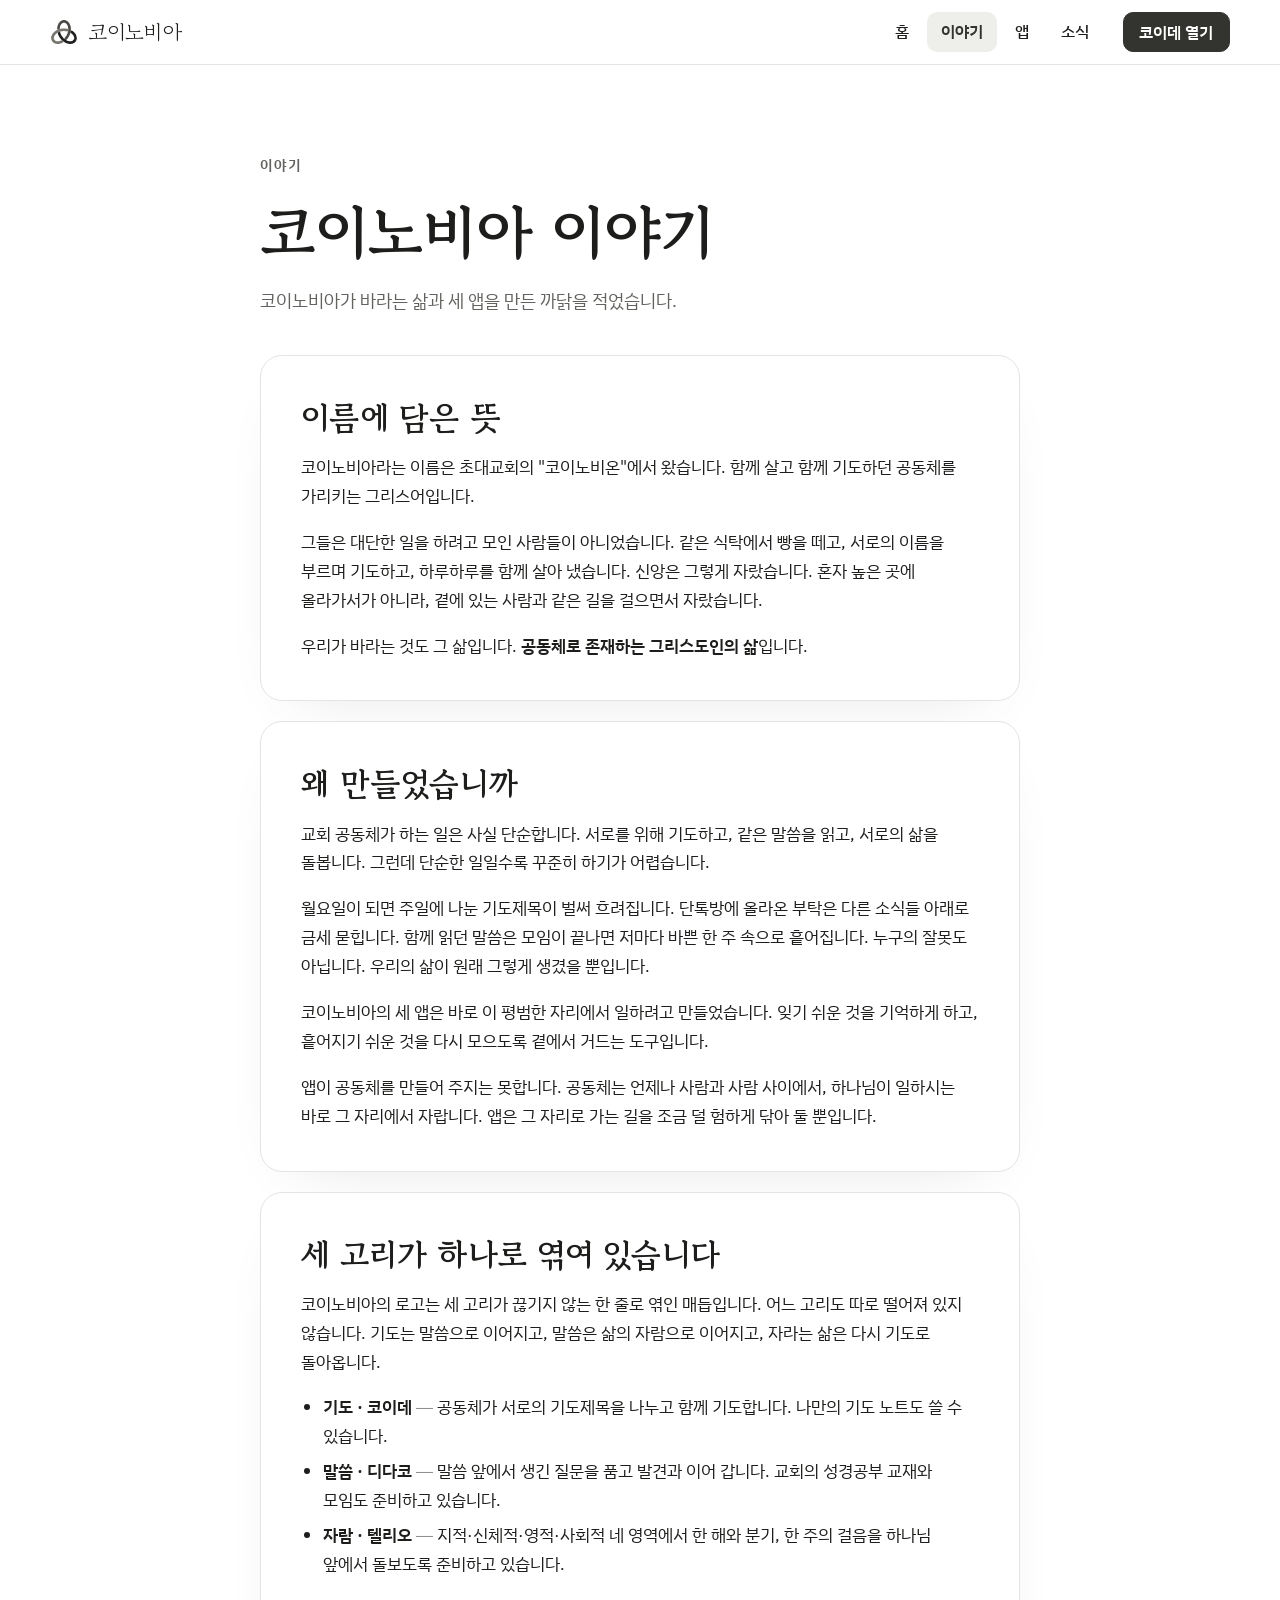
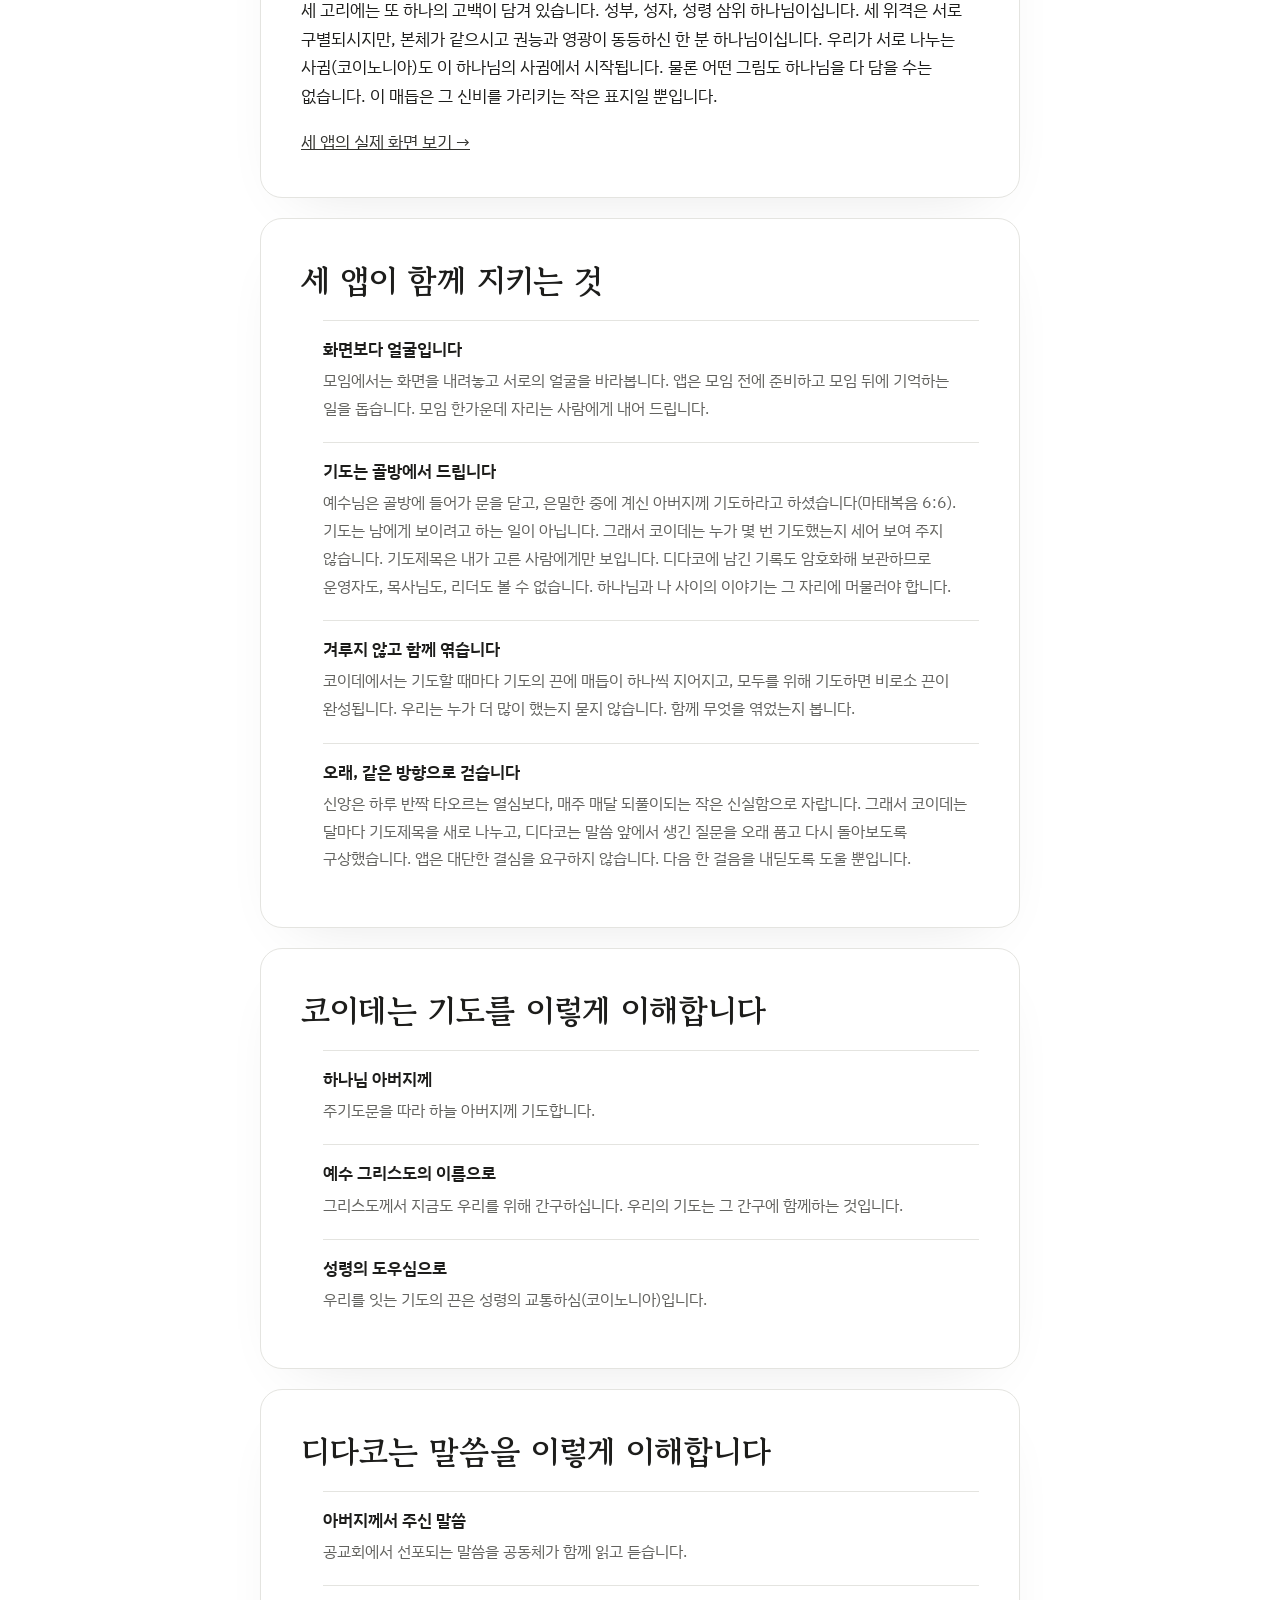
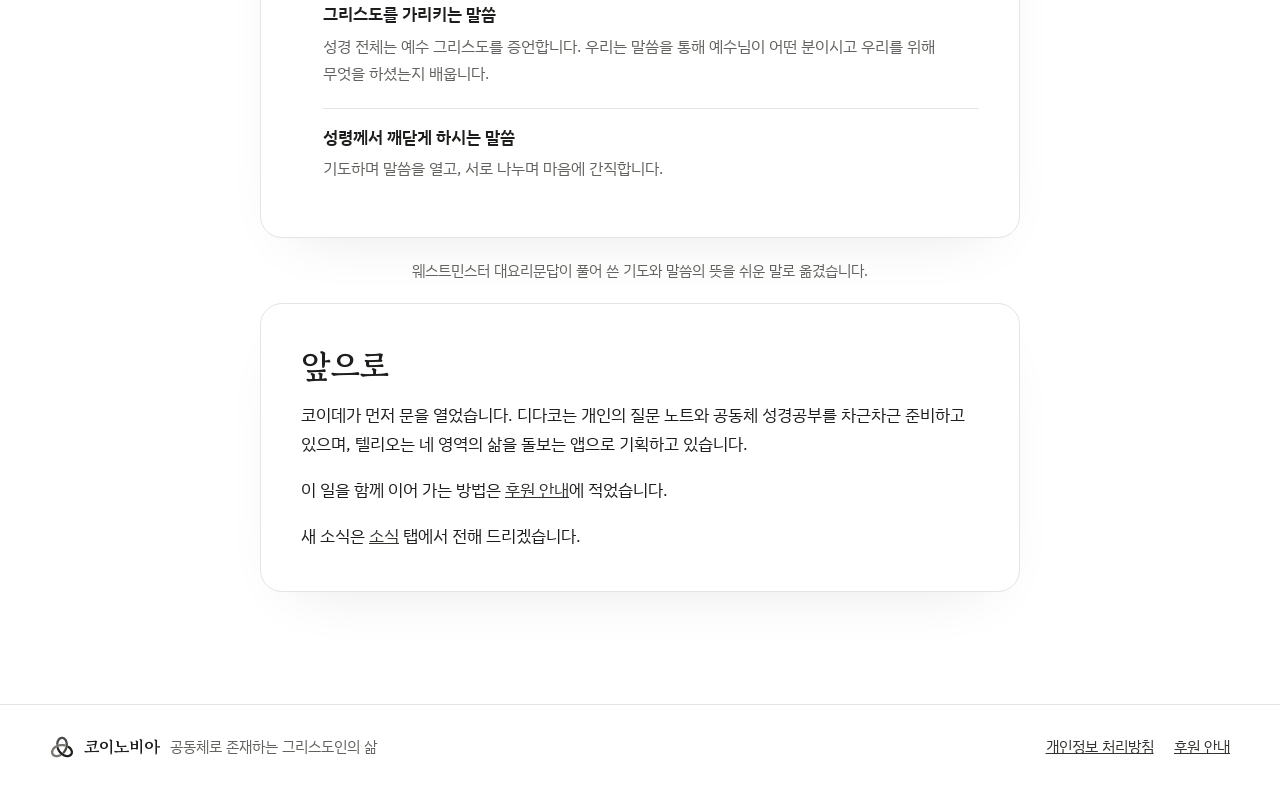
==== about/index.html @ cd687612 "개인정보 처리방침 페이지 추가 및 하단 링크 연결 - privacy/index.html: 챗지피티 초안을 코이데·디다코 실제 구현과 대조해 검토·보완   (카카오/구글 로그인, S" ====
<!doctype html>
<html lang="ko">
<head>
<meta charset="utf-8">
<meta name="viewport" content="width=device-width, initial-scale=1, viewport-fit=cover">
<title>이야기 · 코이노비아</title>
<meta name="description" content="코이노비아가 바라는 삶과 세 앱을 만든 까닭을 적었습니다.">
<meta name="theme-color" content="#FFFFFF">
<meta property="og:type" content="website">
<meta property="og:title" content="이야기 · 코이노비아">
<meta property="og:description" content="코이노비아가 바라는 삶과 세 앱을 만든 까닭을 적었습니다.">
<meta property="og:image" content="https://koinobia.com/og.png">
<meta property="og:url" content="https://koinobia.com/about/">
<link rel="icon" href="/icons/favicon.svg" type="image/svg+xml">
<link rel="icon" href="/icons/favicon-32.png" type="image/png" sizes="32x32">
<link rel="preconnect" href="https://fonts.googleapis.com">
<link rel="preconnect" href="https://fonts.gstatic.com" crossorigin>
<link rel="stylesheet" href="https://fonts.googleapis.com/css2?family=Gowun+Batang:wght@700&family=IBM+Plex+Sans+KR:wght@400;500;600&display=swap">
<link rel="stylesheet" href="/page.css?v=20261116">
<link rel="stylesheet" href="/tabs.css?v=20261111">
</head>
<body data-tab="about">
<header class="nav gut">
  <div class="nav-in box">
    <a class="brand" href="/" id="brand" aria-label="코이노비아 홈"></a>
    <nav class="toplinks" id="toplinks" aria-label="메뉴"></nav>
    <a class="btn btn-sm" id="navOpen" href="#" hidden></a>
  </div>
</header>

<main class="gut">
  <div class="narrow">
    <div class="head">
      <p class="eyebrow">이야기</p>
      <h1 class="title">코이노비아 이야기</h1>
      <p class="lead">코이노비아가 바라는 삶과 세 앱을 만든 까닭을 적었습니다.</p>
    </div>

    <!-- 이 페이지의 글은 모두 합쇼체(~습니다)로 씁니다. 고칠 때도 말투를 맞춰 주세요 -->
    <div class="body">
      <!-- ① 이름의 뜻 -->
      <section class="card prose">
        <h2 class="h2">이름에 담은 뜻</h2>
        <p>코이노비아라는 이름은 초대교회의 "코이노비온"에서 왔습니다. 함께 살고 함께 기도하던 공동체를 가리키는 그리스어입니다.</p>
        <p>그들은 대단한 일을 하려고 모인 사람들이 아니었습니다. 같은 식탁에서 빵을 떼고, 서로의 이름을 부르며 기도하고, 하루하루를 함께 살아 냈습니다. 신앙은 그렇게 자랐습니다. 혼자 높은 곳에 올라가서가 아니라, 곁에 있는 사람과 같은 길을 걸으면서 자랐습니다.</p>
        <p>우리가 바라는 것도 그 삶입니다. <b>공동체로 존재하는 그리스도인의 삶</b>입니다.</p>
      </section>

      <!-- ② 기획 의도 (초안입니다. 직접 고쳐 주세요) -->
      <section class="card prose">
        <h2 class="h2">왜 만들었습니까</h2>
        <p>교회 공동체가 하는 일은 사실 단순합니다. 서로를 위해 기도하고, 같은 말씀을 읽고, 서로의 삶을 돌봅니다. 그런데 단순한 일일수록 꾸준히 하기가 어렵습니다.</p>
        <p>월요일이 되면 주일에 나눈 기도제목이 벌써 흐려집니다. 단톡방에 올라온 부탁은 다른 소식들 아래로 금세 묻힙니다. 함께 읽던 말씀은 모임이 끝나면 저마다 바쁜 한 주 속으로 흩어집니다. 누구의 잘못도 아닙니다. 우리의 삶이 원래 그렇게 생겼을 뿐입니다.</p>
        <p>코이노비아의 세 앱은 바로 이 평범한 자리에서 일하려고 만들었습니다. 잊기 쉬운 것을 기억하게 하고, 흩어지기 쉬운 것을 다시 모으도록 곁에서 거드는 도구입니다.</p>
        <p>앱이 공동체를 만들어 주지는 못합니다. 공동체는 언제나 사람과 사람 사이에서, 하나님이 일하시는 바로 그 자리에서 자랍니다. 앱은 그 자리로 가는 길을 조금 덜 험하게 닦아 둘 뿐입니다.</p>
      </section>

      <!-- ③ 세 고리 -->
      <section class="card prose">
        <h2 class="h2">세 고리가 하나로 엮여 있습니다</h2>
        <p>코이노비아의 로고는 세 고리가 끊기지 않는 한 줄로 엮인 매듭입니다. 어느 고리도 따로 떨어져 있지 않습니다. 기도는 말씀으로 이어지고, 말씀은 삶의 자람으로 이어지고, 자라는 삶은 다시 기도로 돌아옵니다.</p>
        <ul>
          <li><b>기도 · 코이데</b> ─ 공동체가 서로의 기도제목을 나누고 함께 기도합니다. 나만의 기도 노트도 쓸 수 있습니다.</li>
          <li><b>말씀 · 디다코</b> ─ 말씀 앞에서 생긴 질문을 품고 발견과 이어 갑니다. 교회의 성경공부 교재와 모임도 준비하고 있습니다.</li>
          <li><b>자람 · 텔리오</b> ─ 지적·신체적·영적·사회적 네 영역에서 한 해와 분기, 한 주의 걸음을 하나님 앞에서 돌보도록 준비하고 있습니다.</li>
        </ul>
        <p>세 고리에는 또 하나의 고백이 담겨 있습니다. 성부, 성자, 성령 삼위 하나님이십니다. 세 위격은 서로 구별되시지만, 본체가 같으시고 권능과 영광이 동등하신 한 분 하나님이십니다. 우리가 서로 나누는 사귐(코이노니아)도 이 하나님의 사귐에서 시작됩니다. 물론 어떤 그림도 하나님을 다 담을 수는 없습니다. 이 매듭은 그 신비를 가리키는 작은 표지일 뿐입니다.</p>
        <p><a href="/apps/">세 앱의 실제 화면 보기 →</a></p>
      </section>

      <!-- ④ 세 앱이 함께 지키는 것(앱 철학) -->
      <section class="card prose">
        <h2 class="h2">세 앱이 함께 지키는 것</h2>
        <ul class="und-list">
          <li><b>화면보다 얼굴입니다</b><p>모임에서는 화면을 내려놓고 서로의 얼굴을 바라봅니다. 앱은 모임 전에 준비하고 모임 뒤에 기억하는 일을 돕습니다. 모임 한가운데 자리는 사람에게 내어 드립니다.</p></li>
          <li><b>기도는 골방에서 드립니다</b><p>예수님은 골방에 들어가 문을 닫고, 은밀한 중에 계신 아버지께 기도하라고 하셨습니다(마태복음 6:6). 기도는 남에게 보이려고 하는 일이 아닙니다. 그래서 코이데는 누가 몇 번 기도했는지 세어 보여 주지 않습니다. 기도제목은 내가 고른 사람에게만 보입니다. 디다코에 남긴 기록도 암호화해 보관하므로 운영자도, 목사님도, 리더도 볼 수 없습니다. 하나님과 나 사이의 이야기는 그 자리에 머물러야 합니다.</p></li>
          <li><b>겨루지 않고 함께 엮습니다</b><p>코이데에서는 기도할 때마다 기도의 끈에 매듭이 하나씩 지어지고, 모두를 위해 기도하면 비로소 끈이 완성됩니다. 우리는 누가 더 많이 했는지 묻지 않습니다. 함께 무엇을 엮었는지 봅니다.</p></li>
          <li><b>오래, 같은 방향으로 걷습니다</b><p>신앙은 하루 반짝 타오르는 열심보다, 매주 매달 되풀이되는 작은 신실함으로 자랍니다. 그래서 코이데는 달마다 기도제목을 새로 나누고, 디다코는 말씀 앞에서 생긴 질문을 오래 품고 다시 돌아보도록 구상했습니다. 앱은 대단한 결심을 요구하지 않습니다. 다음 한 걸음을 내딛도록 도울 뿐입니다.</p></li>
        </ul>
      </section>

      <!-- ⑤ 기도와 말씀 이해(홈의 "기도와 말씀" 구역과 같은 내용을 합쇼체로 옮겼습니다. 한쪽을 고치면 다른 쪽도 같이 고쳐 주세요) -->
      <section class="card prose">
        <h2 class="h2">코이데는 기도를 이렇게 이해합니다</h2>
        <ul class="und-list">
          <li><b>하나님 아버지께</b><p>주기도문을 따라 하늘 아버지께 기도합니다.</p></li>
          <li><b>예수 그리스도의 이름으로</b><p>그리스도께서 지금도 우리를 위해 간구하십니다. 우리의 기도는 그 간구에 함께하는 것입니다.</p></li>
          <li><b>성령의 도우심으로</b><p>우리를 잇는 기도의 끈은 성령의 교통하심(코이노니아)입니다.</p></li>
        </ul>
      </section>
      <section class="card prose">
        <h2 class="h2">디다코는 말씀을 이렇게 이해합니다</h2>
        <ul class="und-list">
          <li><b>아버지께서 주신 말씀</b><p>공교회에서 선포되는 말씀을 공동체가 함께 읽고 듣습니다.</p></li>
          <li><b>그리스도를 가리키는 말씀</b><p>성경 전체는 예수 그리스도를 증언합니다. 우리는 말씀을 통해 예수님이 어떤 분이시고 우리를 위해 무엇을 하셨는지 배웁니다.</p></li>
          <li><b>성령께서 깨닫게 하시는 말씀</b><p>기도하며 말씀을 열고, 서로 나누며 마음에 간직합니다.</p></li>
        </ul>
      </section>
      <p class="muted" style="text-align:center;font-size:.88rem">웨스트민스터 대요리문답이 풀어 쓴 기도와 말씀의 뜻을 쉬운 말로 옮겼습니다.</p>

      <!-- ⑥ 앞으로 -->
      <section class="card prose">
        <h2 class="h2">앞으로</h2>
        <p>코이데가 먼저 문을 열었습니다. 디다코는 개인의 질문 노트와 공동체 성경공부를 차근차근 준비하고 있으며, 텔리오는 네 영역의 삶을 돌보는 앱으로 기획하고 있습니다.</p>
        <p>이 일을 함께 이어 가는 방법은 <a href="/support/">후원 안내</a>에 적었습니다.</p>
        <p>새 소식은 <a href="/news/">소식</a> 탭에서 전해 드리겠습니다.</p>
      </section>
    </div>
  </div>
</main>

<footer class="foot gut">
  <div class="foot-in box">
    <span class="foot-brand" id="footBrand"></span>
    <span class="foot-links" id="foot"></span>
  </div>
</footer>
<script src="/site.js?v=20261116"></script>
<script src="/tabs.js?v=20261113"></script>
</body>
</html>
---- page.css ----
/* 코이노비아 안쪽 페이지(이야기·앱·소식)가 같이 쓰는 모양이에요.
   색과 글꼴은 대문(index.html)과 같은 값을 그대로 써요(흰 바탕 + 먹색 포인트, 세 앱 색은 --c0·--c1·--c2). 색을 바꾸려면 대문과 여기 두 곳을 같이 바꿔 주세요. */
:root {
  --page: #FFFFFF; --surface: #FFFFFF; --surface-2: #F4F4F1;
  --ink: #1D1D1B; --ink-2: #62625E; --line: #E4E4E0; --line-strong: #C9C9C3;
  --accent: #33332F; --accent-mid: #A3A39C; --accent-soft: #EEEEEA; --on-accent: #FFFFFF;
  --shadow: rgba(20, 20, 18, .12);
  /* 세 앱의 색: 0 코이데(초록), 1 디다코(브라운), 2 텔리오(장미). 매듭 고리와 앱 카드에 써요 */
  --c0: #2B6A62; --c0-mid: #8DBDB5; --c0-soft: #DCEBE7;
  --c1: #6B4A2E; --c1-mid: #C4A27F; --c1-soft: #EADFCD;
  --c2: #A8435C; --c2-mid: #DDA2B1; --c2-soft: #F5DFE5;
  /* 로고 색(먹 세 톤): 세 고리 = 성부·성자·성령, 세 앱. tools/make-images.js의 TONES와 같은 값 */
  --logo-1: #1F1F1D; --logo-2: #4A4945; --logo-3: #77756E;
  --base: 16px;
  --f-display: 'Gowun Batang', 'AppleMyungjo', 'Batang', serif;
  --f-body: 'IBM Plex Sans KR', 'Apple SD Gothic Neo', 'Malgun Gothic', sans-serif;
}
@media (prefers-color-scheme: dark) { :root:not([data-theme="light"]) {
  --page: #141414; --surface: #1D1D1C; --surface-2: #252524;
  --ink: #ECECE8; --ink-2: #A3A39E; --line: #30302E; --line-strong: #4D4D4A;
  --accent: #E2E2DC; --accent-mid: #6A6A65; --accent-soft: #2E2E2C; --on-accent: #141414;
  --c0: #7CC2B7; --c0-mid: #3F7C73; --c0-soft: #1E3934;
  --c1: #D2B08A; --c1-mid: #7E6247; --c1-soft: #362B20;
  --c2: #E896AB; --c2-mid: #86475A; --c2-soft: #3B2029;
  --logo-1: #F2F2EE; --logo-2: #C9C8C2; --logo-3: #A09E97;
  --shadow: rgba(0, 0, 0, .5); color-scheme: dark; } }
:root[data-theme="dark"] {
  --page: #141414; --surface: #1D1D1C; --surface-2: #252524;
  --ink: #ECECE8; --ink-2: #A3A39E; --line: #30302E; --line-strong: #4D4D4A;
  --accent: #E2E2DC; --accent-mid: #6A6A65; --accent-soft: #2E2E2C; --on-accent: #141414;
  --c0: #7CC2B7; --c0-mid: #3F7C73; --c0-soft: #1E3934;
  --c1: #D2B08A; --c1-mid: #7E6247; --c1-soft: #362B20;
  --c2: #E896AB; --c2-mid: #86475A; --c2-soft: #3B2029;
  --logo-1: #F2F2EE; --logo-2: #C9C8C2; --logo-3: #A09E97;
  --shadow: rgba(0, 0, 0, .5); color-scheme: dark; }
@media (min-width: 1000px) { :root { --base: 17px; } }

* { box-sizing: border-box; }
html, body { margin: 0; }
html { font-size: var(--base); -webkit-text-size-adjust: 100%; text-size-adjust: 100%; scroll-padding-top: 76px; }
body { background: var(--page); color: var(--ink); font-family: var(--f-body); line-height: 1.7; -webkit-tap-highlight-color: transparent; overflow-x: hidden; }
body::before { content: ""; position: fixed; inset: 0 0 auto; height: env(safe-area-inset-top, 0px); z-index: 10; background: var(--page); }
[hidden] { display: none !important; }
:focus-visible { outline: 2px solid var(--accent); outline-offset: 3px; }
h1, h2, h3, p { margin: 0; }
img { max-width: 100%; display: block; }

.gut { padding-left: max(16px, env(safe-area-inset-left, 0px)); padding-right: max(16px, env(safe-area-inset-right, 0px)); }
.box { max-width: 1180px; margin: 0 auto; }
.narrow { max-width: 760px; margin: 0 auto; }

.btn { display: inline-flex; align-items: center; justify-content: center; gap: .4em; min-height: 44px; padding: 0 1.2em; border-radius: 12px; border: 1px solid var(--accent); background: var(--accent); color: var(--on-accent); font-weight: 600; text-decoration: none; cursor: pointer; flex: none; transition: filter .2s, transform .2s; }
.btn:hover { filter: brightness(1.06); transform: translateY(-1px); }
.btn-ghost { background: transparent; color: var(--ink); border-color: var(--line-strong); }
.btn-ghost:hover { filter: none; border-color: var(--accent); color: var(--accent); }
.btn-sm { min-height: 40px; padding: 0 1em; border-radius: 10px; font-size: .92em; }

/* 위쪽 띠 */
.nav { position: sticky; top: env(safe-area-inset-top, 0px); z-index: 20; background: color-mix(in srgb, var(--page) 72%, transparent); -webkit-backdrop-filter: blur(14px); backdrop-filter: blur(14px); border-bottom: 1px solid var(--line); }
.nav-in { display: flex; align-items: center; gap: 20px; height: 64px; }
.brand { display: inline-flex; align-items: center; gap: 10px; margin-right: auto; white-space: nowrap; flex: none; text-decoration: none; color: var(--ink); font-family: var(--f-display); font-size: 1.25rem; line-height: 1; }
.brand svg { width: 28px; height: 28px; display: block; }

/* 페이지 머리 */
.head { padding-block: clamp(40px, 7vw, 88px) clamp(24px, 4vw, 40px); }
.eyebrow { font-size: .82rem; font-weight: 600; color: var(--ink-2); letter-spacing: .14em; }
.title { font-family: var(--f-display); font-weight: 700; font-size: clamp(2.2rem, 5.4vw, 3.6rem); line-height: 1.2; letter-spacing: -.01em; margin-top: .3em; word-break: keep-all; }
.lead { color: var(--ink-2); margin-top: .9em; font-size: 1.05rem; word-break: keep-all; }
.body { padding-bottom: clamp(56px, 9vw, 112px); }

/* 카드 */
.card { background: var(--surface); border: 1px solid var(--line); border-radius: 22px; padding: clamp(22px, 4vw, 40px); box-shadow: 0 24px 60px -34px var(--shadow); }
.body > * + *, .card + .card { margin-top: 20px; }
.h2 { font-family: var(--f-display); font-weight: 700; font-size: clamp(1.45rem, 2.6vw, 1.9rem); line-height: 1.35; word-break: keep-all; }
.pill { display: inline-block; font-size: .82rem; font-weight: 600; color: var(--accent); background: var(--accent-soft); border-radius: 999px; padding: .25em .95em; }
.soon { display: inline-block; font-size: .88rem; color: var(--ink-2); background: var(--surface-2); border: 1px solid var(--line); border-radius: 999px; padding: .4em 1.1em; }

/* 글(이야기, 소식 본문) */
.prose { word-break: keep-all; }
.prose p, .prose ul, .prose ol { margin: 1em 0 0; }
.prose .h2 + p { margin-top: .8em; }
.prose ul, .prose ol { padding-left: 1.3em; }
.prose li + li { margin-top: .35em; }
.prose b, .prose strong { font-weight: 600; }
.prose a { color: var(--accent); }
.prose a.btn { color: var(--on-accent); text-decoration: none; }
.muted { color: var(--ink-2); }

/* 이야기: 기도와 말씀 이해(대문과 같은 내용) */
.und-list { list-style: none; margin: 1.2em 0 0; padding: 0; }
.und-list li { padding-block: 14px; border-top: 1px solid var(--line); }
.und-list b { display: block; font-weight: 600; }
.und-list p { margin-top: .2em; color: var(--ink-2); font-size: .96rem; }

/* 앱: 앱 카드마다 그 앱의 색(초록·브라운·장미)을 써요 */
#koide { --accent: var(--c0); --accent-mid: var(--c0-mid); --accent-soft: var(--c0-soft); }
#didako { --accent: var(--c1); --accent-mid: var(--c1-mid); --accent-soft: var(--c1-soft); }
#telio { --accent: var(--c2); --accent-mid: var(--c2-mid); --accent-soft: var(--c2-soft); }
.app-top { display: flex; flex-wrap: wrap; align-items: center; gap: 16px; }
.app-ic { flex: none; width: 56px; height: 56px; border-radius: 16px; display: grid; place-items: center; background: var(--accent-soft); color: var(--accent); }
.app-ic svg { width: 30px; height: 30px; fill: none; stroke: currentColor; stroke-width: 1.8; stroke-linecap: round; stroke-linejoin: round; }
.app-name { font-family: var(--f-display); font-weight: 700; font-size: clamp(1.8rem, 3.4vw, 2.4rem); line-height: 1.15; }
.app-name .pill { vertical-align: middle; margin-left: .5em; font-family: var(--f-body); }
.greek { color: var(--ink-2); font-size: .88rem; margin-top: .2em; word-break: keep-all; }
.app-act { margin-left: auto; }
.desc { margin-top: 1.1em; word-break: keep-all; font-size: 1.04rem; }
.shots-label { margin-top: 1.8em; font-size: .86rem; font-weight: 600; color: var(--ink-2); }
/* 휴대폰 화면: 옆으로 밀어 넘겨 보는 줄(앱스토어처럼) */
.shots { display: flex; gap: 14px; margin: .7em calc(-1 * clamp(22px, 4vw, 40px)) 0; padding: 4px clamp(22px, 4vw, 40px) 14px; overflow-x: auto; scroll-snap-type: x mandatory; -webkit-overflow-scrolling: touch; }
.shot { flex: none; width: clamp(180px, 46vw, 230px); scroll-snap-align: start; margin: 0; }
.shot a { display: block; border-radius: 22px; overflow: hidden; border: 1px solid var(--line); box-shadow: 0 12px 30px -16px var(--shadow); background: var(--surface-2); }
.shot img { width: 100%; height: auto; aspect-ratio: 390 / 844; object-fit: cover; }
.shot figcaption, .pc figcaption { margin-top: .6em; font-size: .86rem; color: var(--ink-2); text-align: center; word-break: keep-all; }
/* PC 화면: 브라우저 창 모양 */
.pc { margin: .7em 0 0; }
.pc a { display: block; border-radius: 14px; overflow: hidden; border: 1px solid var(--line); box-shadow: 0 18px 40px -20px var(--shadow); background: var(--surface-2); }
.pc a::before { content: ""; display: block; height: 22px; border-bottom: 1px solid var(--line);
  background: radial-gradient(circle at 14px 50%, var(--line-strong) 3.5px, transparent 4px), radial-gradient(circle at 28px 50%, var(--line-strong) 3.5px, transparent 4px), radial-gradient(circle at 42px 50%, var(--line-strong) 3.5px, transparent 4px), var(--surface-2); }
.pc img { width: 100%; height: auto; }
.noshot { margin-top: 1.4em; padding: 26px; border: 1px dashed var(--line-strong); border-radius: 16px; text-align: center; color: var(--ink-2); font-size: .94rem; }

/* 소식 */
.news-item time { font-size: .86rem; color: var(--ink-2); font-weight: 500; }
.news-item .h2 { margin-top: .25em; }
.news-item .pill { margin-left: .4em; vertical-align: 2px; }
.news-item.note .pill { margin-left: 0; }
.empty { text-align: center; color: var(--ink-2); padding: 40px 0; }

/* 아래쪽 */
.foot { border-top: 1px solid var(--line); padding-block: 28px 40px; }
.foot-in { display: flex; flex-wrap: wrap; align-items: center; justify-content: space-between; gap: 14px 28px; font-size: .86rem; color: var(--ink-2); }
.foot-brand { display: inline-flex; align-items: center; gap: 10px; flex-wrap: wrap; min-width: 0; max-width: 100%; }
.foot-brand svg { width: 24px; height: 24px; }
.foot-tag { word-break: keep-all; }
.foot-brand b { font-family: var(--f-display); color: var(--ink); font-size: 1rem; font-weight: 700; }
.foot-links { display: flex; flex-wrap: wrap; gap: .3em 1.4em; }
.foot a { color: var(--accent); }

/* 소식: 종류 고르기 단추, 노트 펼쳐 읽기 */
/* 코이데의 고르기 단추(seg2)와 같은 모양 */
.chips { display: inline-grid; grid-auto-flow: column; grid-auto-columns: 1fr; gap: 3px; padding: 3px; margin-top: 1.4em; background: var(--surface-2); border: 1px solid var(--line); border-radius: 12px; }
.chips button { font: inherit; font-size: .9rem; font-weight: 500; min-height: 38px; padding: 0 18px; border: 0; border-radius: 9px; background: transparent; color: var(--ink-2); cursor: pointer; white-space: nowrap; transition: background .2s, color .2s; }
.chips button:hover { color: var(--ink); }
.chips button[aria-selected="true"] { background: var(--surface); color: var(--ink); font-weight: 600; box-shadow: 0 1px 3px var(--shadow); }
details.news-item summary { list-style: none; cursor: pointer; }
details.news-item summary::-webkit-details-marker { display: none; }
.news-item .sum { margin-top: .6em; color: var(--ink-2); }
.news-item .more { display: inline-block; margin-top: .9em; font-size: .9rem; font-weight: 600; color: var(--accent); }
.news-item .more::after { content: "펼쳐 읽기 ↓"; }
.news-item[open] .more::after { content: "접기 ↑"; }
.news-item[open] summary { padding-bottom: 1em; margin-bottom: .4em; border-bottom: 1px solid var(--line); }
.prose h3 { font-family: var(--f-display); font-weight: 700; font-size: 1.18rem; line-height: 1.4; margin: 1.6em 0 0; word-break: keep-all; }
.prose h3 + p, .prose h3 + ul { margin-top: .6em; }
.prose blockquote { margin: 1em 0 0; padding: .9em 1.1em; border-left: 3px solid var(--accent-mid); background: var(--surface-2); border-radius: 0 12px 12px 0; font-family: var(--f-display); font-weight: 700; line-height: 1.7; }
.news-item .src { margin-top: 1.8em; padding-top: 1em; border-top: 1px solid var(--line); font-size: .84rem; color: var(--ink-2); }
.news-item .src b { display: block; font-weight: 600; color: var(--ink); margin-bottom: .3em; }
.news-item .src ul { margin: 0; padding-left: 1.2em; }
.news-item .src li + li { margin-top: .15em; }

/* 개인정보 처리방침: 표와 차례. 표는 좁은 화면에서 옆으로 밀어 볼 수 있어요 */
.tbl-wrap { margin: 1.1em 0 0; overflow-x: auto; -webkit-overflow-scrolling: touch; border: 1px solid var(--line); border-radius: 14px; }
.ptable { width: 100%; min-width: 600px; border-collapse: collapse; font-size: .9rem; line-height: 1.6; }
.ptable th, .ptable td { text-align: left; vertical-align: top; padding: 10px 12px; border-top: 1px solid var(--line); word-break: keep-all; }
.ptable thead th { background: var(--surface-2); color: var(--ink-2); font-weight: 600; border-top: 0; white-space: nowrap; }
.ptable tbody th { font-weight: 600; }
.ptable td + td, .ptable th + th, .ptable th + td { border-left: 1px solid var(--line); }
.tbl-hint { display: none; margin-top: .8em; color: var(--ink-2); font-size: .86rem; }
@media (max-width: 640px) { .tbl-hint { display: block; } }
.toc { columns: 2 220px; column-gap: 28px; }
.toc li { break-inside: avoid; }
.toc a { text-decoration: none; }
.toc a:hover { text-decoration: underline; }
.prose h2[id] { scroll-margin-top: 80px; }
.pdate { margin-top: .6em; color: var(--ink-2); font-size: .94rem; }

/* 소식: 앱 고르기 */
.news-wrap { max-width: 760px; margin: 0 auto; }
.news-main { min-width: 0; }
.news-toc { display: none; }
.news-toc-mobile { margin-top: 18px; border: 1px solid var(--line); border-radius: 12px; background: var(--surface); }
.news-toc-mobile > summary { cursor: pointer; padding: 12px 16px; font-size: .92rem; font-weight: 600; }
.news-toc-mobile > nav { border-top: 1px solid var(--line); padding: 2px 16px 16px; max-height: 55vh; overflow-y: auto; }
.news-toc-title { font-size: .8rem; font-weight: 600; color: var(--ink-2); letter-spacing: .08em; margin-bottom: 12px; }
.news-toc-mobile .news-toc-title { display: none; }
.news-toc-group { margin-top: 14px; border-top: 1px solid var(--line); padding-top: 12px; }
.news-toc-group h2, .news-toc-group > summary { font-family: var(--f-body); font-size: .9rem; font-weight: 600; line-height: 1.5; }
.news-toc-group > summary { cursor: pointer; }
.news-toc-group summary span, .news-toc-group h2 span { font-size: .82rem; color: var(--ink-2); font-weight: 400; margin-left: .25em; }
.news-toc-group ol { list-style: none; margin: 8px 0 0; padding: 0; }
.news-toc-group li { margin: 0; }
.news-toc-group a { display: block; padding: 10px 5px; border-radius: 7px; color: var(--ink-2); text-decoration: none; font-size: .86rem; line-height: 1.55; overflow-wrap: anywhere; }
.news-toc-group a:hover, .news-toc-group a:focus-visible { color: var(--ink); background: var(--surface-2); }
@media (min-width: 1000px) {
  .news-wrap { max-width: 1080px; display: grid; grid-template-columns: 250px minmax(0, 1fr); gap: 48px; align-items: start; }
  .news-toc { display: block; position: sticky; top: 84px; max-height: calc(100dvh - 100px); overflow-y: auto; overscroll-behavior: contain; padding: 32px 6px 24px 0; scrollbar-width: thin; }
  .news-toc-mobile { display: none; }
}
.app-chips { display: flex; flex-wrap: wrap; gap: 6px; margin-top: .7em; }
.app-chips button { font: inherit; font-size: .85rem; min-height: 44px; padding: 0 14px; border-radius: 999px; border: 1px solid var(--line); background: var(--surface); color: var(--ink-2); cursor: pointer; }
.app-chips button[aria-pressed="true"] { border-color: var(--ink); color: var(--ink); font-weight: 600; }
.app-chips button span { margin-left: .15em; font-size: .9em; font-weight: 500; color: var(--ink-2); }


/* 개발 노트 화면 사진: 실제 앱 사진만 선택해서 보여 주고, 눌러서 크게 봅니다. */
.note-shots { display: flex; gap: 14px; flex-wrap: wrap; margin: 1.6em 0 1.2em; align-items: flex-start; }
.note-shots figure { margin: 0; width: min(100%, 240px); flex: 1 1 170px; max-width: 260px; }
.note-shots .shot-open { display: block; width: 100%; padding: 0; cursor: zoom-in; background: var(--surface-2); border: 1px solid var(--line); border-radius: 12px; overflow: hidden; }
.note-shots img { display: block; width: 100%; height: auto; max-height: 350px; object-fit: contain; }
.note-shots .shot-open:focus-visible, .shot-close:focus-visible { outline: 3px solid var(--accent); outline-offset: 3px; }
.note-shots figcaption { margin-top: .45em; font-size: .82rem; line-height: 1.5; color: var(--ink-2); }
.shot-dialog { width: min(94vw, 680px); max-height: 92vh; border: 1px solid var(--line); border-radius: 14px; padding: 12px; background: var(--surface); color: var(--ink); }
.shot-dialog::backdrop { background: rgba(0,0,0,.75); }
.shot-dialog-in { display: flex; flex-direction: column; align-items: center; gap: 10px; }
.shot-close { align-self: flex-end; border: 1px solid var(--line); border-radius: 8px; background: var(--surface-2); color: var(--ink); font: inherit; cursor: pointer; padding: 6px 12px; }
.shot-dialog img { display: block; max-width: 100%; max-height: calc(92vh - 115px); object-fit: contain; }
.shot-dialog p { margin: 0; font-size: .86rem; color: var(--ink-2); text-align: center; }
@media (max-width: 440px) { .note-shots figure { max-width: 100%; } }

/* 모바일 터치 영역·키보드 탐색·움직임 줄이기 */
.app-screen-note { margin-top: 1.3em; font-size: .9rem; }
.news-toc-mobile > summary { min-height: 44px; }
.news-toc-group > summary { min-height: 44px; display: list-item; padding-block: 9px; }
:where(a, button, summary):focus-visible { outline: 3px solid var(--accent); outline-offset: 3px; }
@media (prefers-reduced-motion: reduce) {
  *, *::before, *::after { animation-duration: .01ms !important; animation-iteration-count: 1 !important; transition-duration: .01ms !important; scroll-behavior: auto !important; }
}
---- tabs.css ----
/* 코이노비아 탭 ─ 네 페이지가 같이 쓰는 위쪽 메뉴 글자와 아래쪽 탭 막대(tabs.js가 그려요) */

/* PC: 위쪽 띠의 메뉴 글자 */
.toplinks { display: none; gap: 4px; }
.toplink { display: inline-flex; align-items: center; min-height: 40px; padding: 0 14px; border-radius: 10px; color: var(--ink); font-weight: 500; font-size: .95rem; text-decoration: none; white-space: nowrap; }
.toplink:hover { background: var(--surface-2); }
.toplink[aria-current="page"] { color: var(--accent); background: var(--accent-soft); font-weight: 600; }

/* 휴대폰: 화면 아래 탭 막대 */
.tabbar { position: fixed; left: 0; right: 0; bottom: 0; z-index: 30; display: grid; grid-template-columns: repeat(4, 1fr); background: var(--surface); border-top: 1px solid var(--line); padding: 0 env(safe-area-inset-right, 0px) max(6px, env(safe-area-inset-bottom, 0px)) env(safe-area-inset-left, 0px); }
.tabbar a { position: relative; display: flex; flex-direction: column; align-items: center; justify-content: center; gap: 3px; min-height: 60px; color: var(--ink-2); text-decoration: none; font-size: .74rem; font-weight: 500; -webkit-tap-highlight-color: transparent; }
.tabbar svg { width: 26px; height: 26px; fill: none; stroke: currentColor; stroke-width: 1.5; stroke-linecap: round; stroke-linejoin: round; }
.tabbar a[aria-current="page"] { color: var(--accent); font-weight: 600; }
.tabbar a[aria-current="page"] svg { stroke-width: 1.9; }
/* 탭 막대가 글을 가리지 않게 아래 여백을 둬요 */
body { padding-bottom: calc(66px + env(safe-area-inset-bottom, 0px)); }

@media (min-width: 900px) {
  .toplinks { display: flex; }
  .tabbar { display: none; }
  body { padding-bottom: 0; }
}
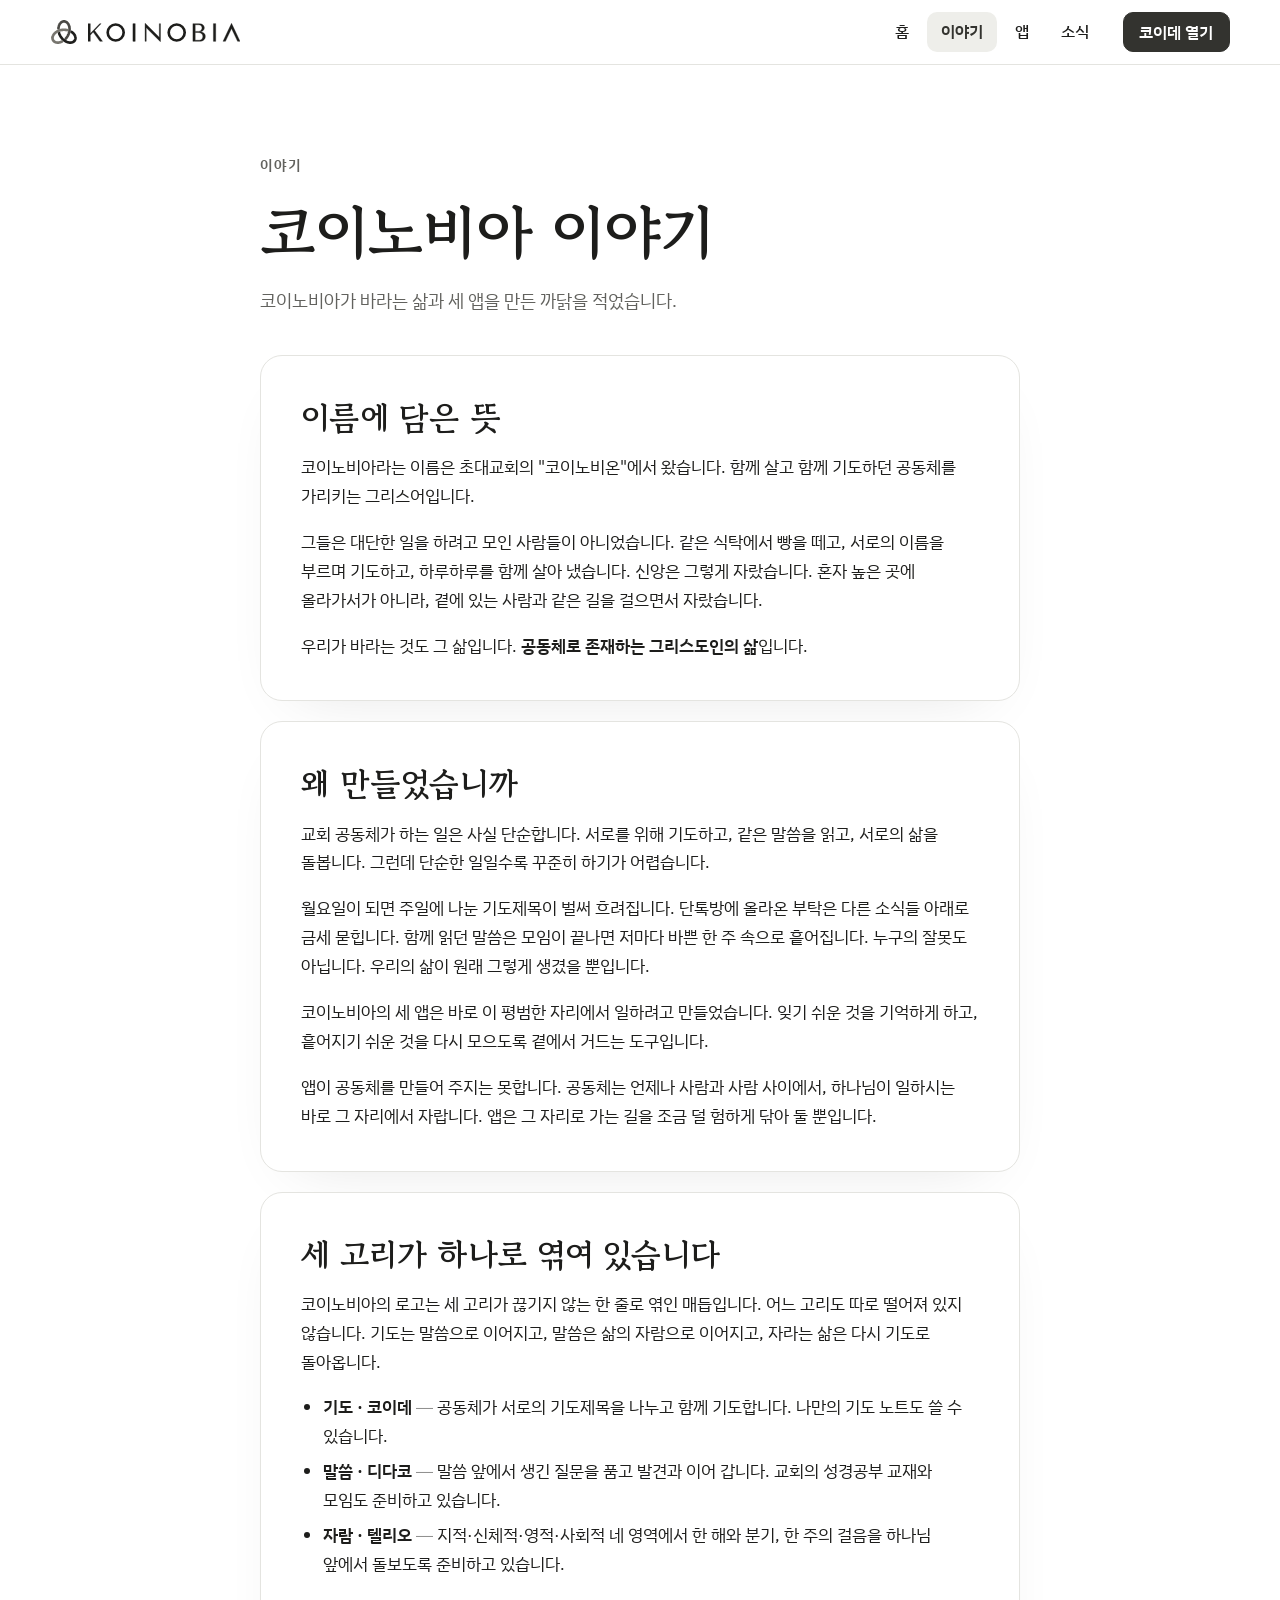
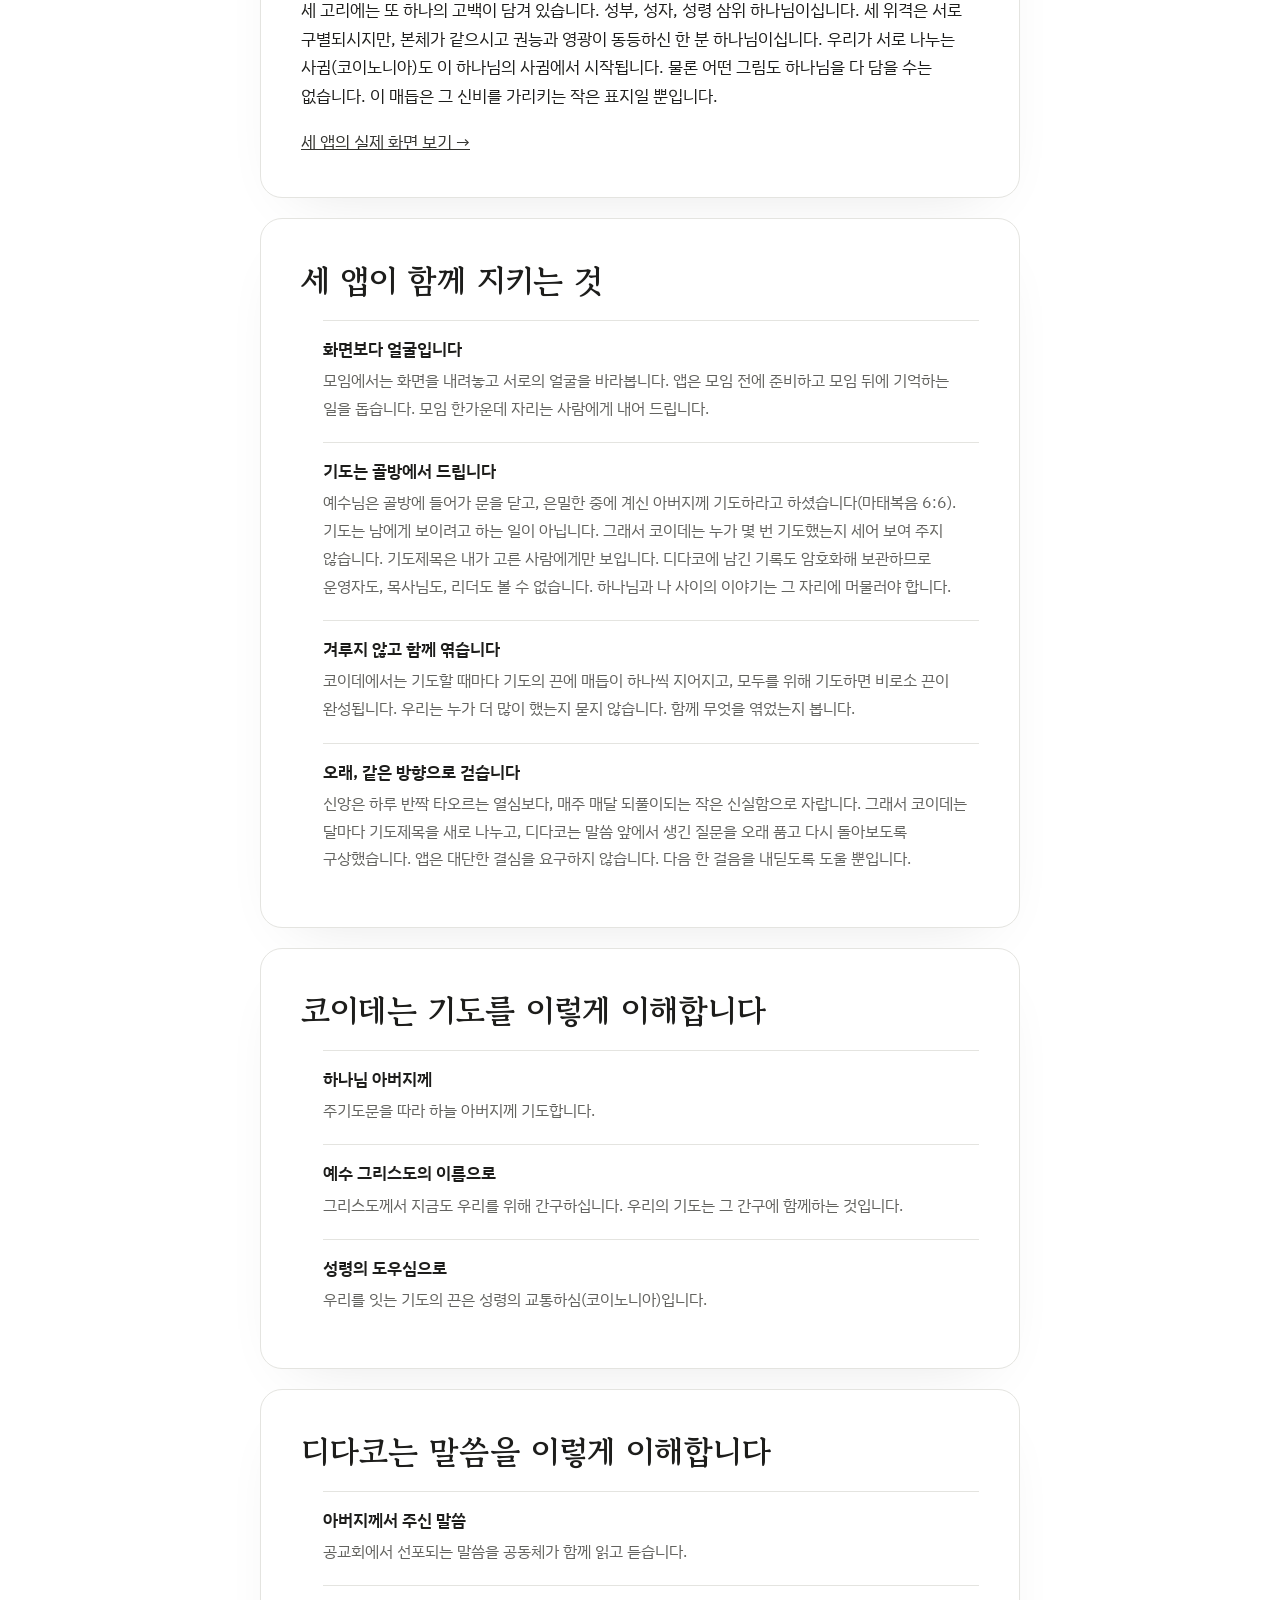
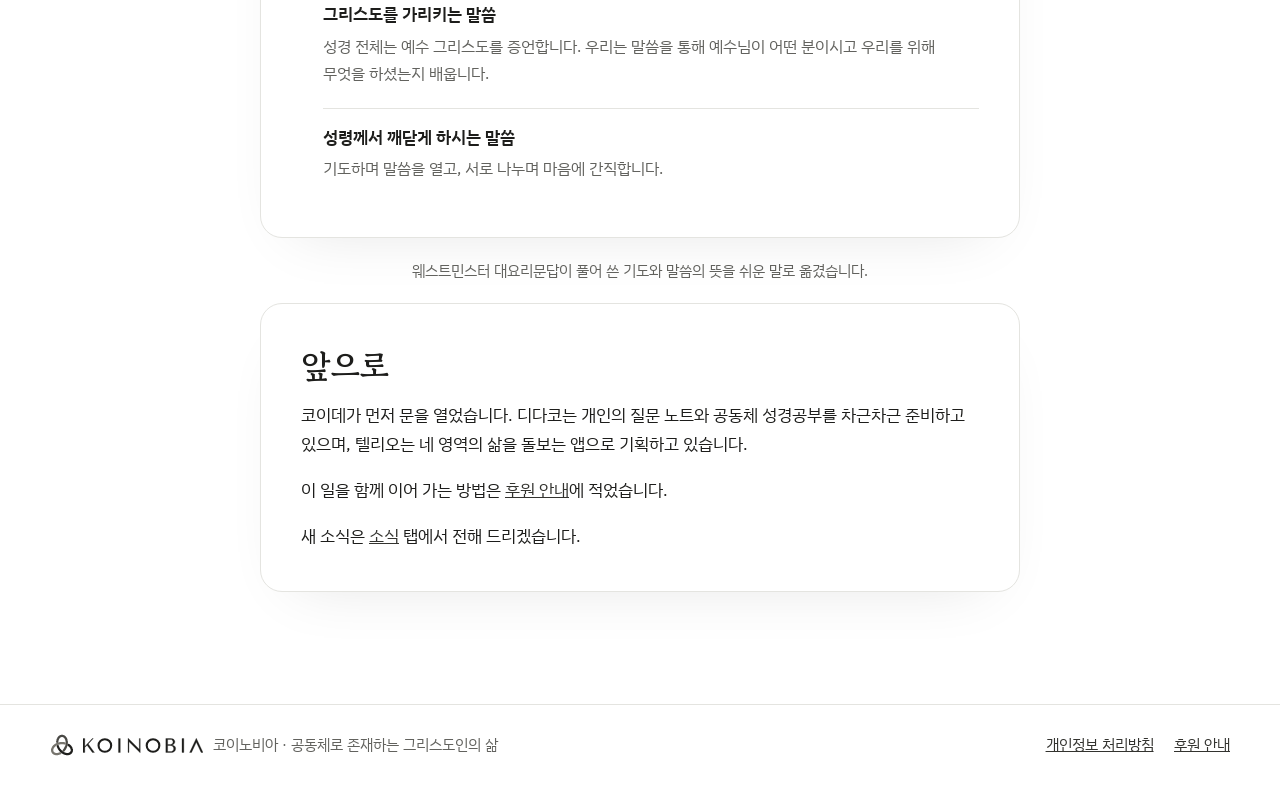
==== commit 418db55f: "홈페이지에 새 로고 적용: 머리글·바닥글·링크 미리보기 - 머리글: 매듭 + 영문 워드마크(밝은/어두운 화면 자동 대응) - 바닥글: 로고 옆에 한글 이름과 소개 문장 - og.p" ====
--- a/about/index.html
+++ b/about/index.html
@@ -16,7 +16,7 @@
 <link rel="preconnect" href="https://fonts.googleapis.com">
 <link rel="preconnect" href="https://fonts.gstatic.com" crossorigin>
 <link rel="stylesheet" href="https://fonts.googleapis.com/css2?family=Gowun+Batang:wght@700&family=IBM+Plex+Sans+KR:wght@400;500;600&display=swap">
-<link rel="stylesheet" href="/page.css?v=20261116">
+<link rel="stylesheet" href="/page.css?v=20261118">
 <link rel="stylesheet" href="/tabs.css?v=20261111">
 </head>
 <body data-tab="about">
@@ -116,6 +116,6 @@
   </div>
 </footer>
 <script src="/site.js?v=20261116"></script>
-<script src="/tabs.js?v=20261113"></script>
+<script src="/tabs.js?v=20261118"></script>
 </body>
 </html>
--- a/page.css
+++ b/page.css
@@ -60,6 +60,7 @@
 .nav-in { display: flex; align-items: center; gap: 20px; height: 64px; }
 .brand { display: inline-flex; align-items: center; gap: 10px; margin-right: auto; white-space: nowrap; flex: none; text-decoration: none; color: var(--ink); font-family: var(--f-display); font-size: 1.25rem; line-height: 1; }
 .brand svg { width: 28px; height: 28px; display: block; }
+.brand svg.wm, .foot-mark svg.wm { width: auto; height: 19px; }
 
 /* 페이지 머리 */
 .head { padding-block: clamp(40px, 7vw, 88px) clamp(24px, 4vw, 40px); }
@@ -131,6 +132,8 @@
 .foot-in { display: flex; flex-wrap: wrap; align-items: center; justify-content: space-between; gap: 14px 28px; font-size: .86rem; color: var(--ink-2); }
 .foot-brand { display: inline-flex; align-items: center; gap: 10px; flex-wrap: wrap; min-width: 0; max-width: 100%; }
 .foot-brand svg { width: 24px; height: 24px; }
+.foot-mark { display: inline-flex; align-items: center; gap: 9px; color: var(--ink); }
+.foot-mark svg.wm { height: 15px; }
 .foot-tag { word-break: keep-all; }
 .foot-brand b { font-family: var(--f-display); color: var(--ink); font-size: 1rem; font-weight: 700; }
 .foot-links { display: flex; flex-wrap: wrap; gap: .3em 1.4em; }
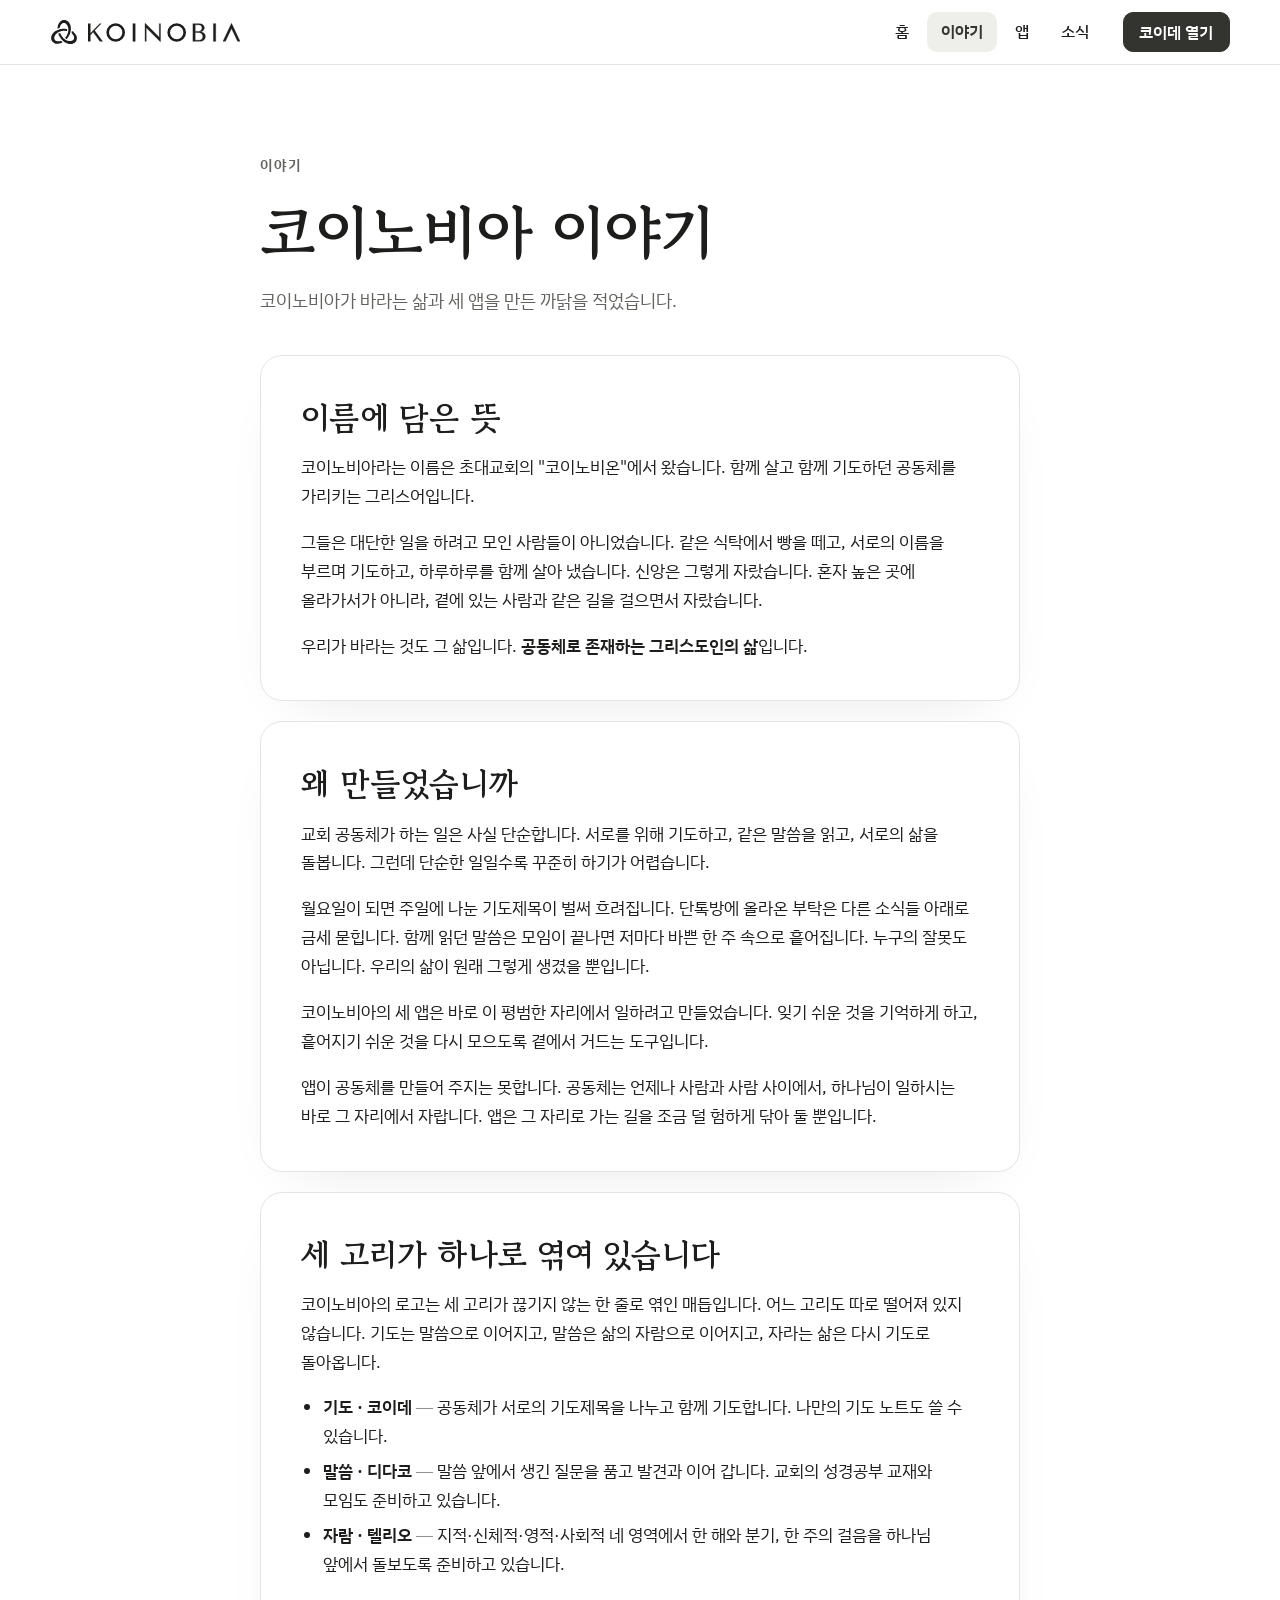
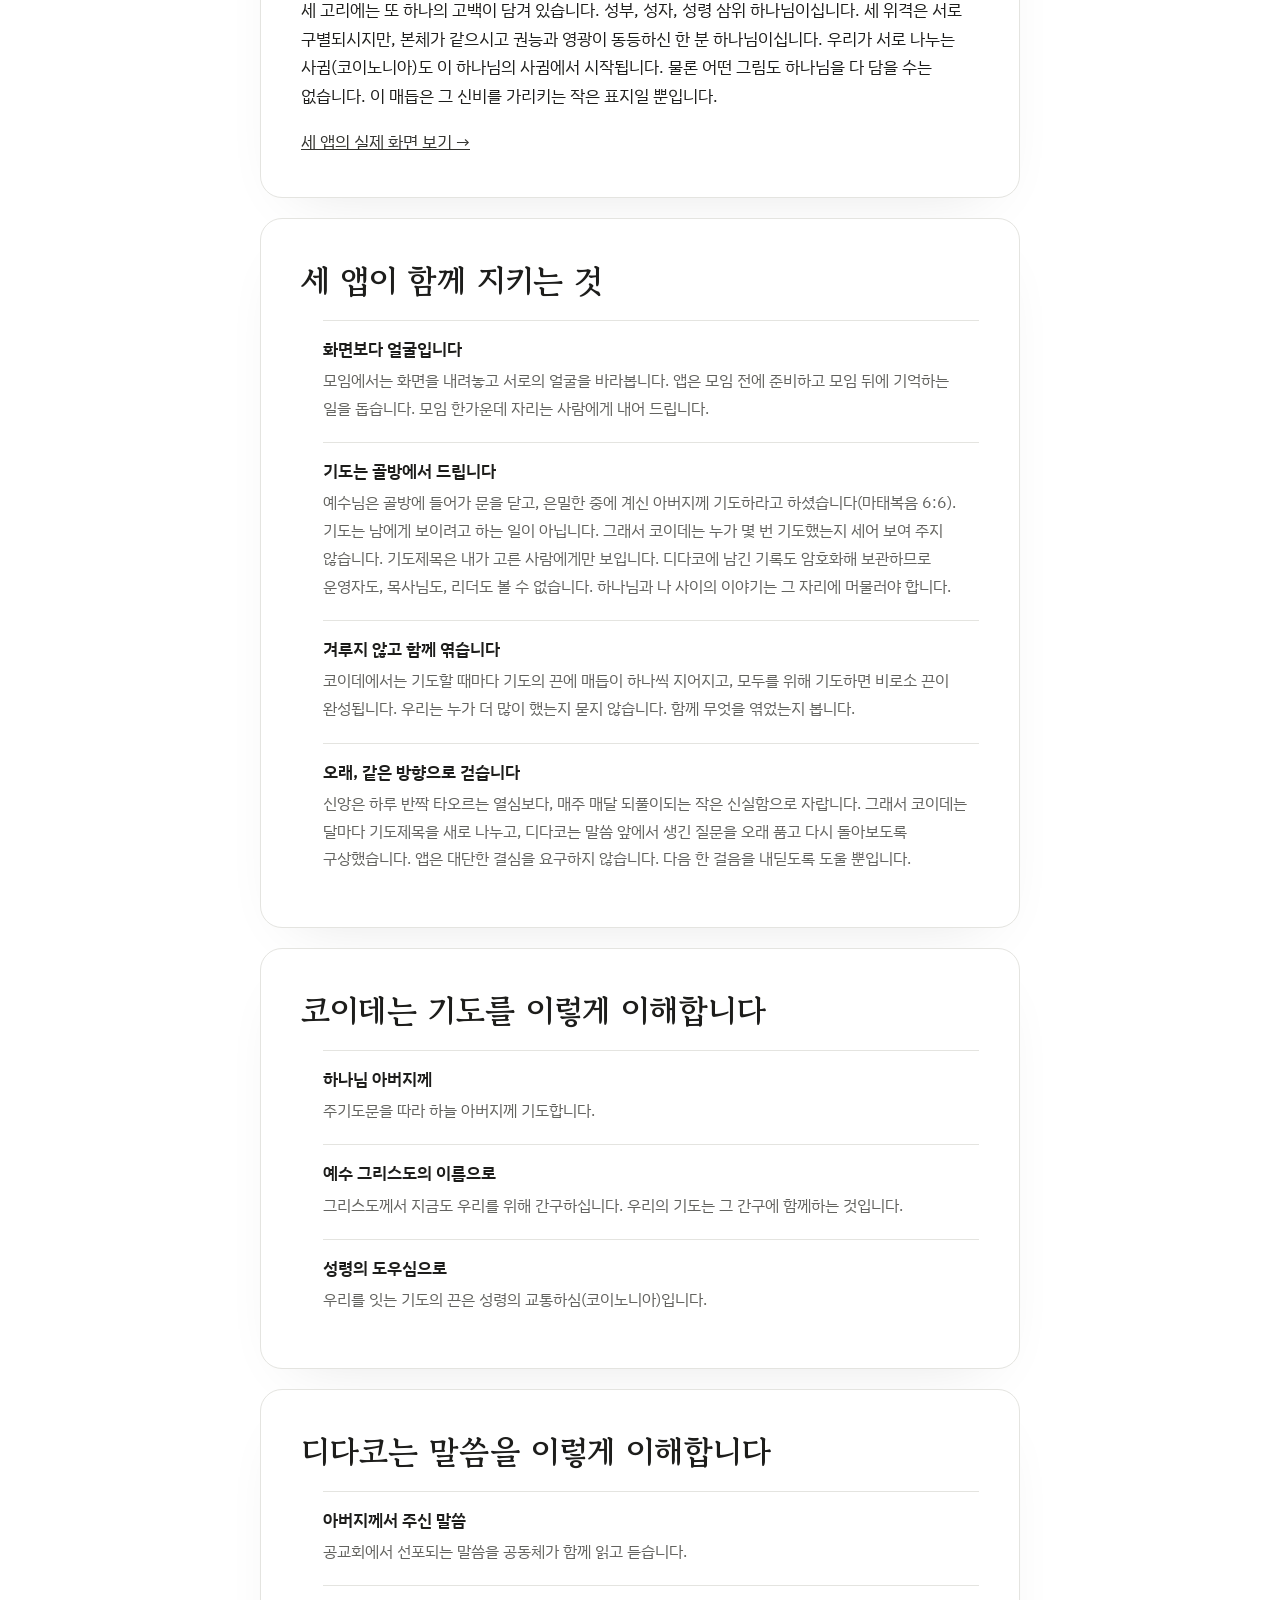
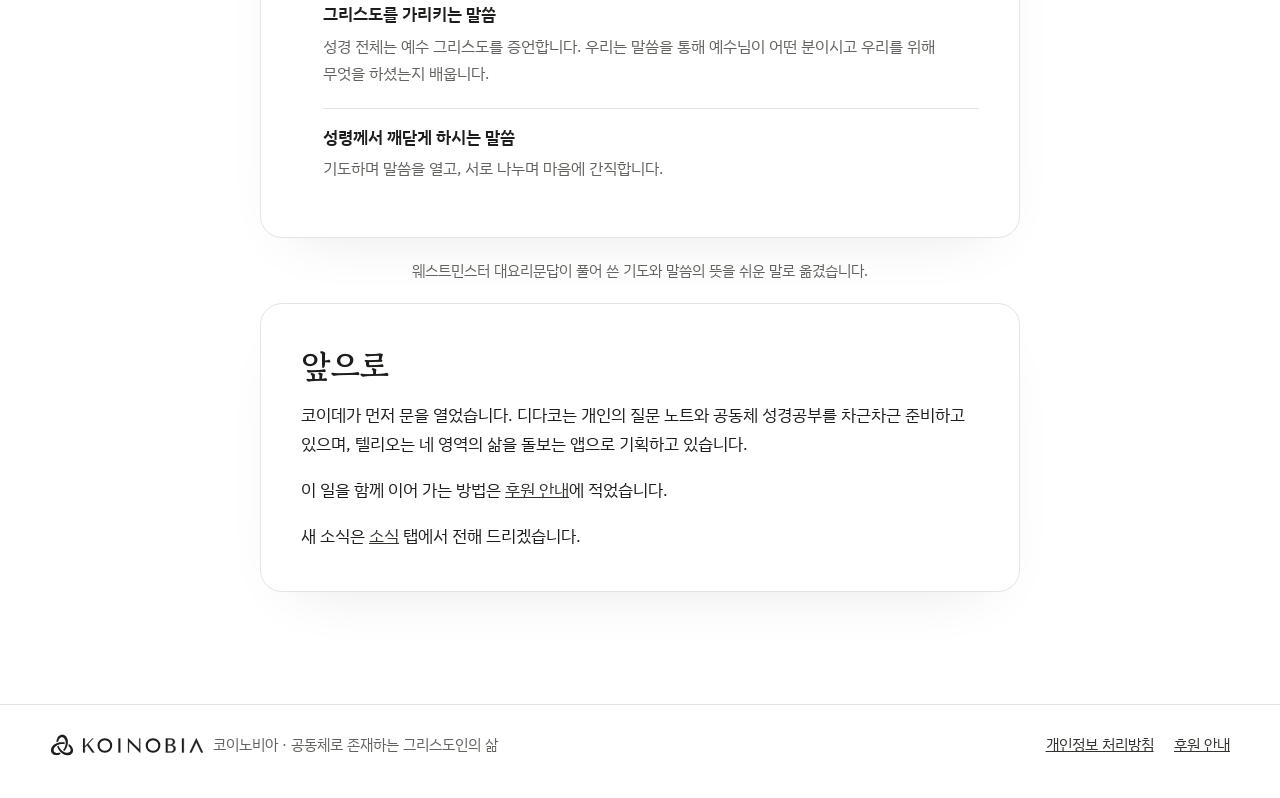
==== commit 0ff03780: "코이노비아 매듭을 굵기가 달라지는 띠(Codex 시안 B)로 바꾼다 - tools/knot-symbol.svg: 매듭 원본(koinobia-content#27 시안 B) - mak" ====
--- a/about/index.html
+++ b/about/index.html
@@ -116,6 +116,6 @@
   </div>
 </footer>
 <script src="/site.js?v=20261116"></script>
-<script src="/tabs.js?v=20261118"></script>
+<script src="/tabs.js?v=20261122"></script>
 </body>
 </html>
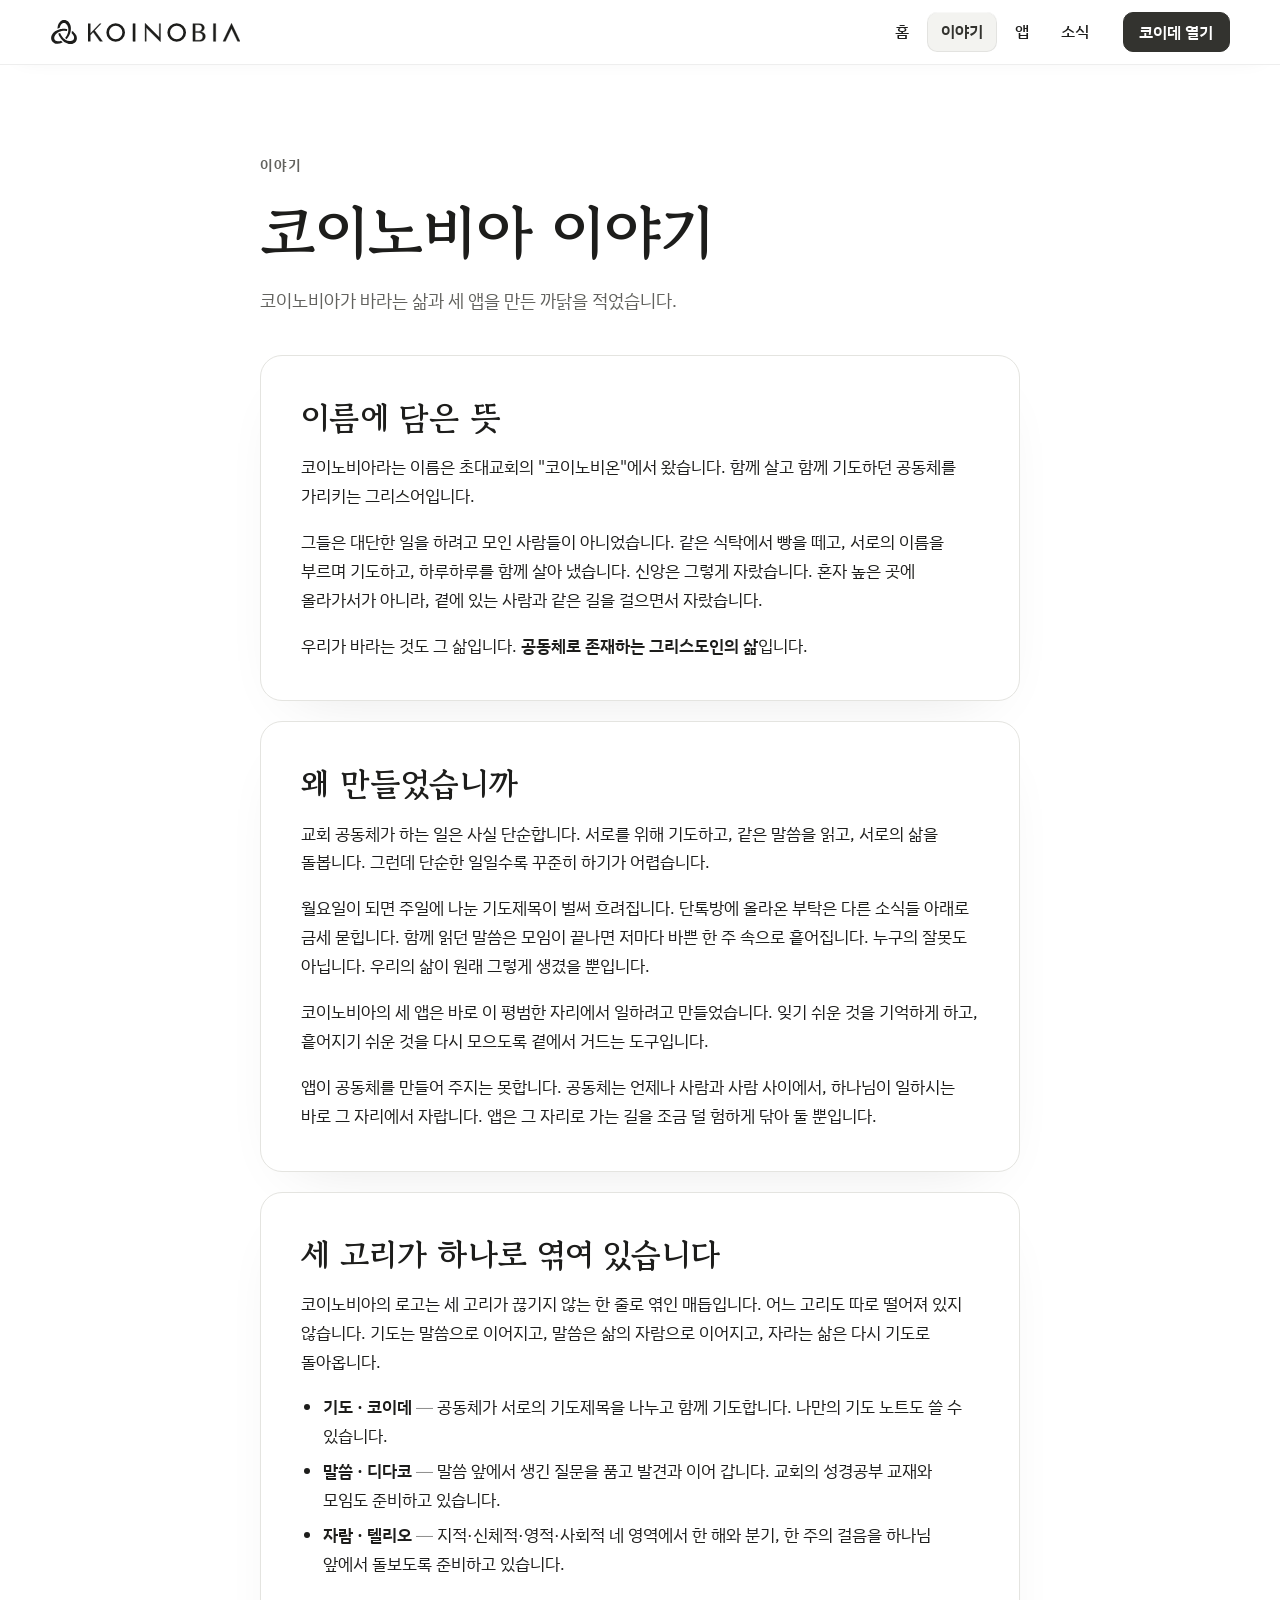
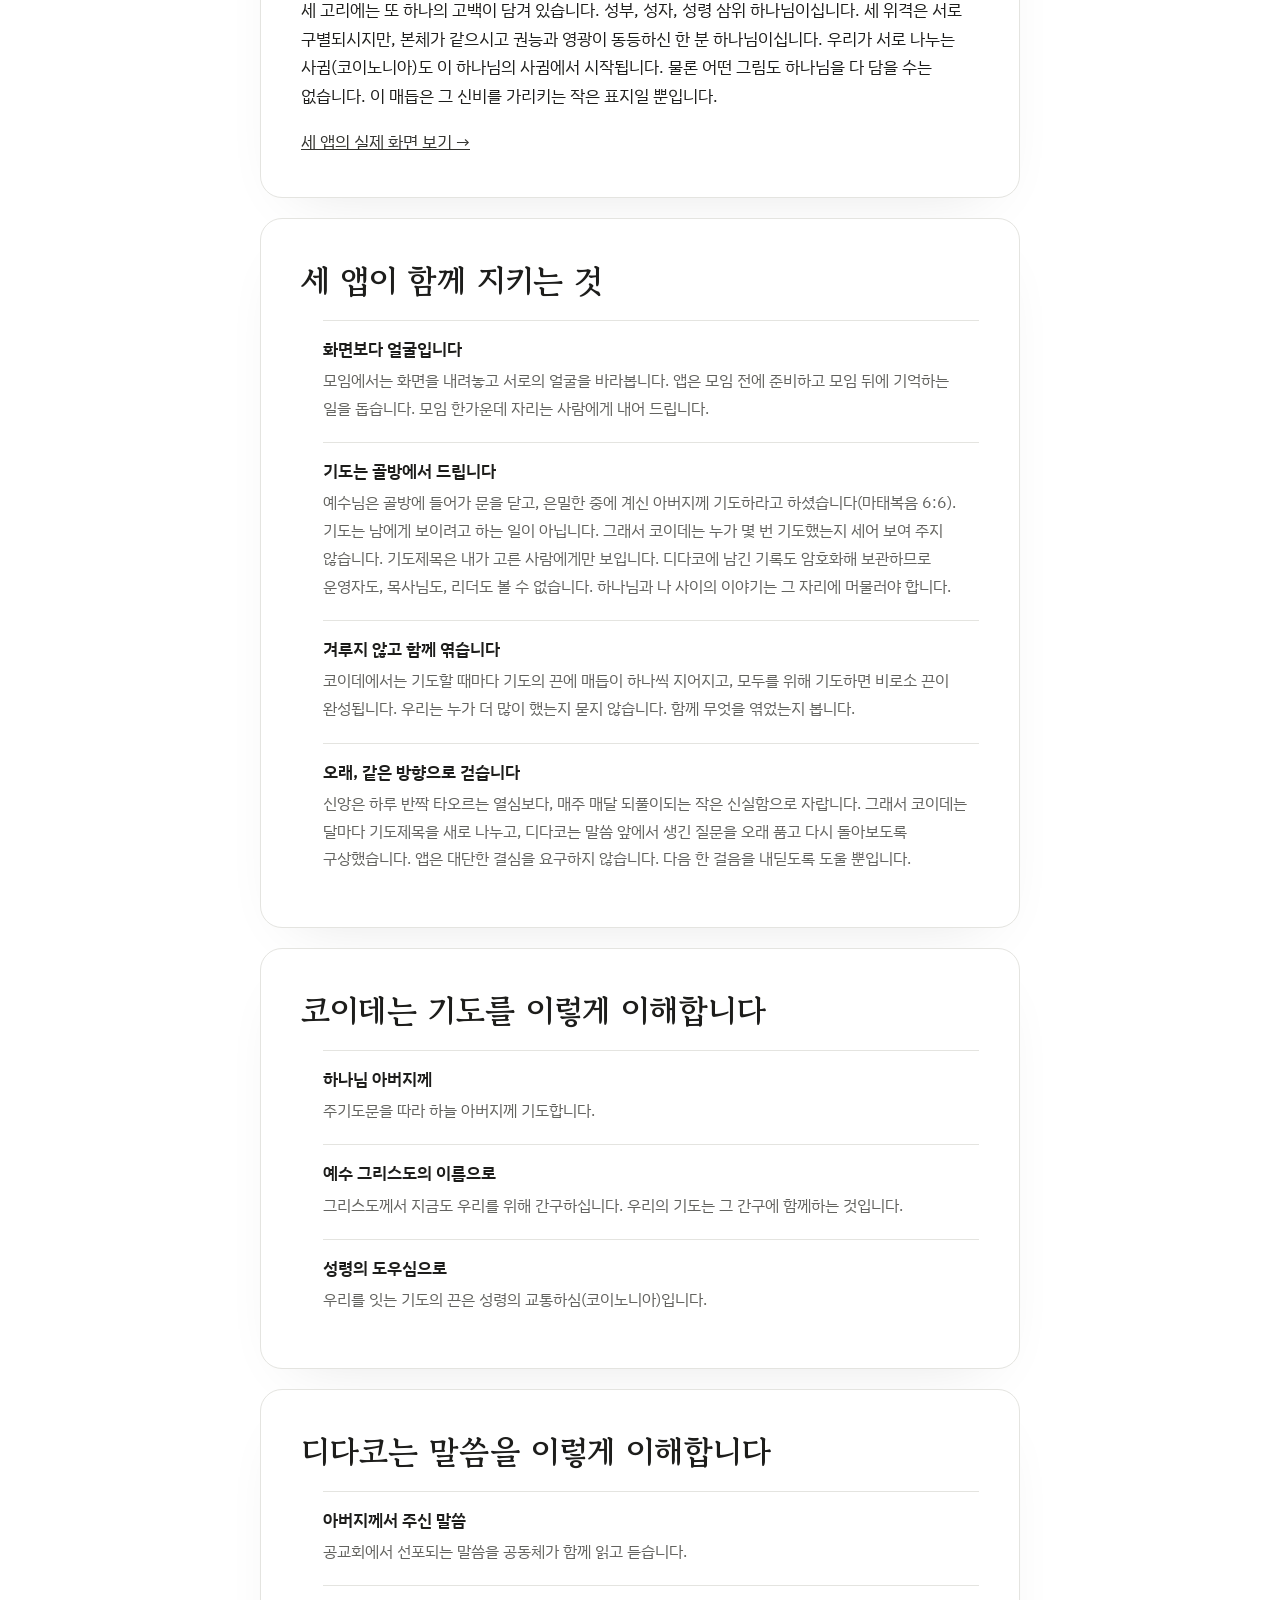
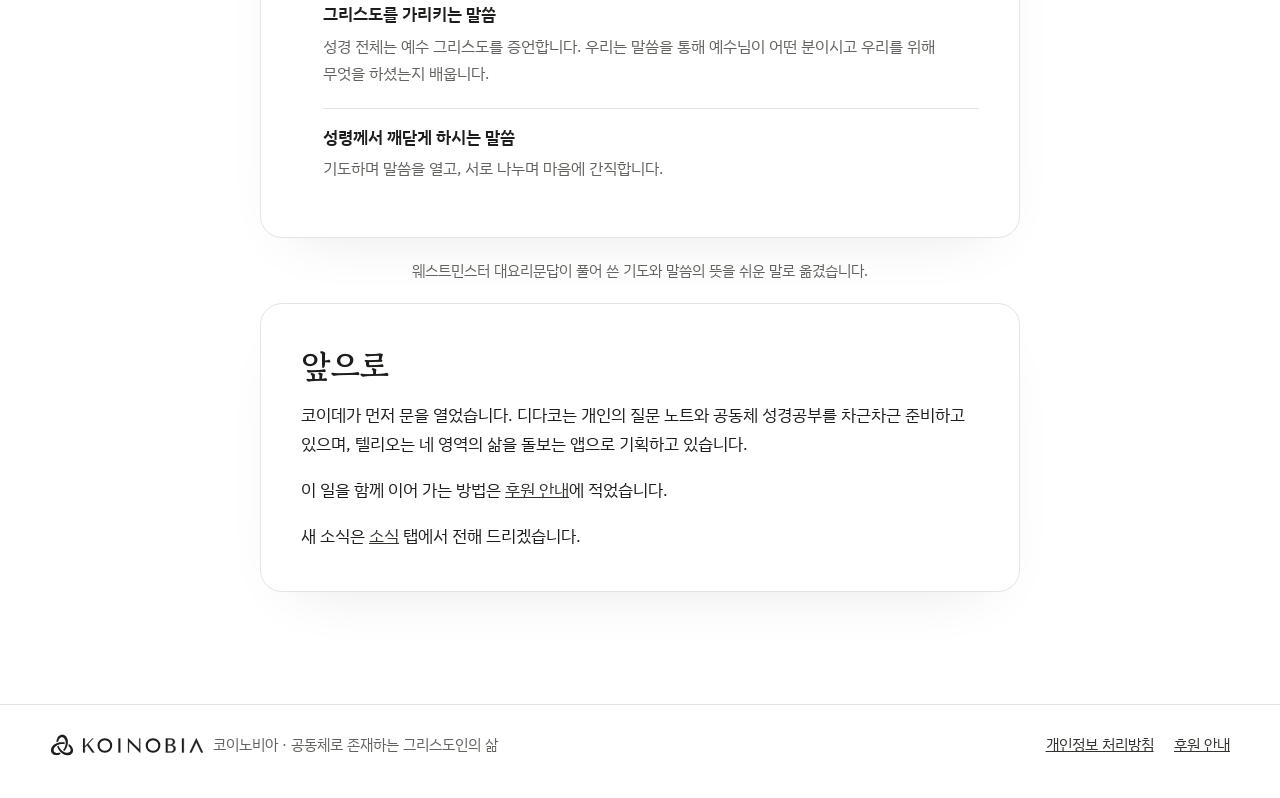
==== commit 1e59563c: "매듭은 서리 유리로 한 단계 낮추고, 떠 있는 면(위 메뉴·아래 탭·배지)에만 유리 적용 Co-Authored-By: Claude Opus 5.5 <noreply@anthropic" ====
--- a/about/index.html
+++ b/about/index.html
@@ -16,8 +16,8 @@
 <link rel="preconnect" href="https://fonts.googleapis.com">
 <link rel="preconnect" href="https://fonts.gstatic.com" crossorigin>
 <link rel="stylesheet" href="https://fonts.googleapis.com/css2?family=Gowun+Batang:wght@700&family=IBM+Plex+Sans+KR:wght@400;500;600&display=swap">
-<link rel="stylesheet" href="/page.css?v=20261118">
-<link rel="stylesheet" href="/tabs.css?v=20261111">
+<link rel="stylesheet" href="/page.css?v=20261123">
+<link rel="stylesheet" href="/tabs.css?v=20261123">
 </head>
 <body data-tab="about">
 <header class="nav gut">
--- a/page.css
+++ b/page.css
@@ -56,7 +56,7 @@
 .btn-sm { min-height: 40px; padding: 0 1em; border-radius: 10px; font-size: .92em; }
 
 /* 위쪽 띠 */
-.nav { position: sticky; top: env(safe-area-inset-top, 0px); z-index: 20; background: color-mix(in srgb, var(--page) 72%, transparent); -webkit-backdrop-filter: blur(14px); backdrop-filter: blur(14px); border-bottom: 1px solid var(--line); }
+.nav { position: sticky; top: env(safe-area-inset-top, 0px); z-index: 20; background: var(--glass-bg, color-mix(in srgb, var(--page) 62%, transparent)); -webkit-backdrop-filter: blur(20px) saturate(1.7); backdrop-filter: blur(20px) saturate(1.7); border-bottom: 1px solid var(--glass-line, var(--line)); box-shadow: inset 0 -1px 0 var(--glass-edge, transparent), 0 8px 24px -20px var(--shadow); }
 .nav-in { display: flex; align-items: center; gap: 20px; height: 64px; }
 .brand { display: inline-flex; align-items: center; gap: 10px; margin-right: auto; white-space: nowrap; flex: none; text-decoration: none; color: var(--ink); font-family: var(--f-display); font-size: 1.25rem; line-height: 1; }
 .brand svg { width: 28px; height: 28px; display: block; }
--- a/tabs.css
+++ b/tabs.css
@@ -1,13 +1,19 @@
 /* 코이노비아 탭 ─ 네 페이지가 같이 쓰는 위쪽 메뉴 글자와 아래쪽 탭 막대(tabs.js가 그려요) */
+
+/* 떠 있는 유리 면(위 메뉴 띠·아래 탭 막대·작은 배지)이 같이 쓰는 값: 바탕을 흐리게 비추고, 가장자리에 가는 빛.
+   유리는 이렇게 떠 있는 것에만 써요. 본문·카드·글꼴은 종이 같은 납작한 모양 그대로 */
+:root { --glass-bg: color-mix(in srgb, var(--page) 62%, transparent); --glass-edge: rgba(255, 255, 255, .75); --glass-line: rgba(20, 20, 18, .07); }
+@media (prefers-color-scheme: dark) { :root:not([data-theme="light"]) { --glass-edge: rgba(255, 255, 255, .12); --glass-line: rgba(255, 255, 255, .07); } }
+:root[data-theme="dark"] { --glass-edge: rgba(255, 255, 255, .12); --glass-line: rgba(255, 255, 255, .07); }
 
 /* PC: 위쪽 띠의 메뉴 글자 */
 .toplinks { display: none; gap: 4px; }
 .toplink { display: inline-flex; align-items: center; min-height: 40px; padding: 0 14px; border-radius: 10px; color: var(--ink); font-weight: 500; font-size: .95rem; text-decoration: none; white-space: nowrap; }
 .toplink:hover { background: var(--surface-2); }
-.toplink[aria-current="page"] { color: var(--accent); background: var(--accent-soft); font-weight: 600; }
+.toplink[aria-current="page"] { color: var(--accent); background: color-mix(in srgb, var(--accent-soft) 70%, transparent); font-weight: 600; box-shadow: inset 0 1px 0 var(--glass-edge), inset 0 0 0 1px var(--glass-line); }
 
 /* 휴대폰: 화면 아래 탭 막대 */
-.tabbar { position: fixed; left: 0; right: 0; bottom: 0; z-index: 30; display: grid; grid-template-columns: repeat(4, 1fr); background: var(--surface); border-top: 1px solid var(--line); padding: 0 env(safe-area-inset-right, 0px) max(6px, env(safe-area-inset-bottom, 0px)) env(safe-area-inset-left, 0px); }
+.tabbar { position: fixed; left: 0; right: 0; bottom: 0; z-index: 30; display: grid; grid-template-columns: repeat(4, 1fr); background: var(--glass-bg); -webkit-backdrop-filter: blur(20px) saturate(1.7); backdrop-filter: blur(20px) saturate(1.7); border-top: 1px solid var(--glass-line); box-shadow: inset 0 1px 0 var(--glass-edge), 0 -8px 24px -20px var(--shadow); padding: 0 env(safe-area-inset-right, 0px) max(6px, env(safe-area-inset-bottom, 0px)) env(safe-area-inset-left, 0px); }
 .tabbar a { position: relative; display: flex; flex-direction: column; align-items: center; justify-content: center; gap: 3px; min-height: 60px; color: var(--ink-2); text-decoration: none; font-size: .74rem; font-weight: 500; -webkit-tap-highlight-color: transparent; }
 .tabbar svg { width: 26px; height: 26px; fill: none; stroke: currentColor; stroke-width: 1.5; stroke-linecap: round; stroke-linejoin: round; }
 .tabbar a[aria-current="page"] { color: var(--accent); font-weight: 600; }
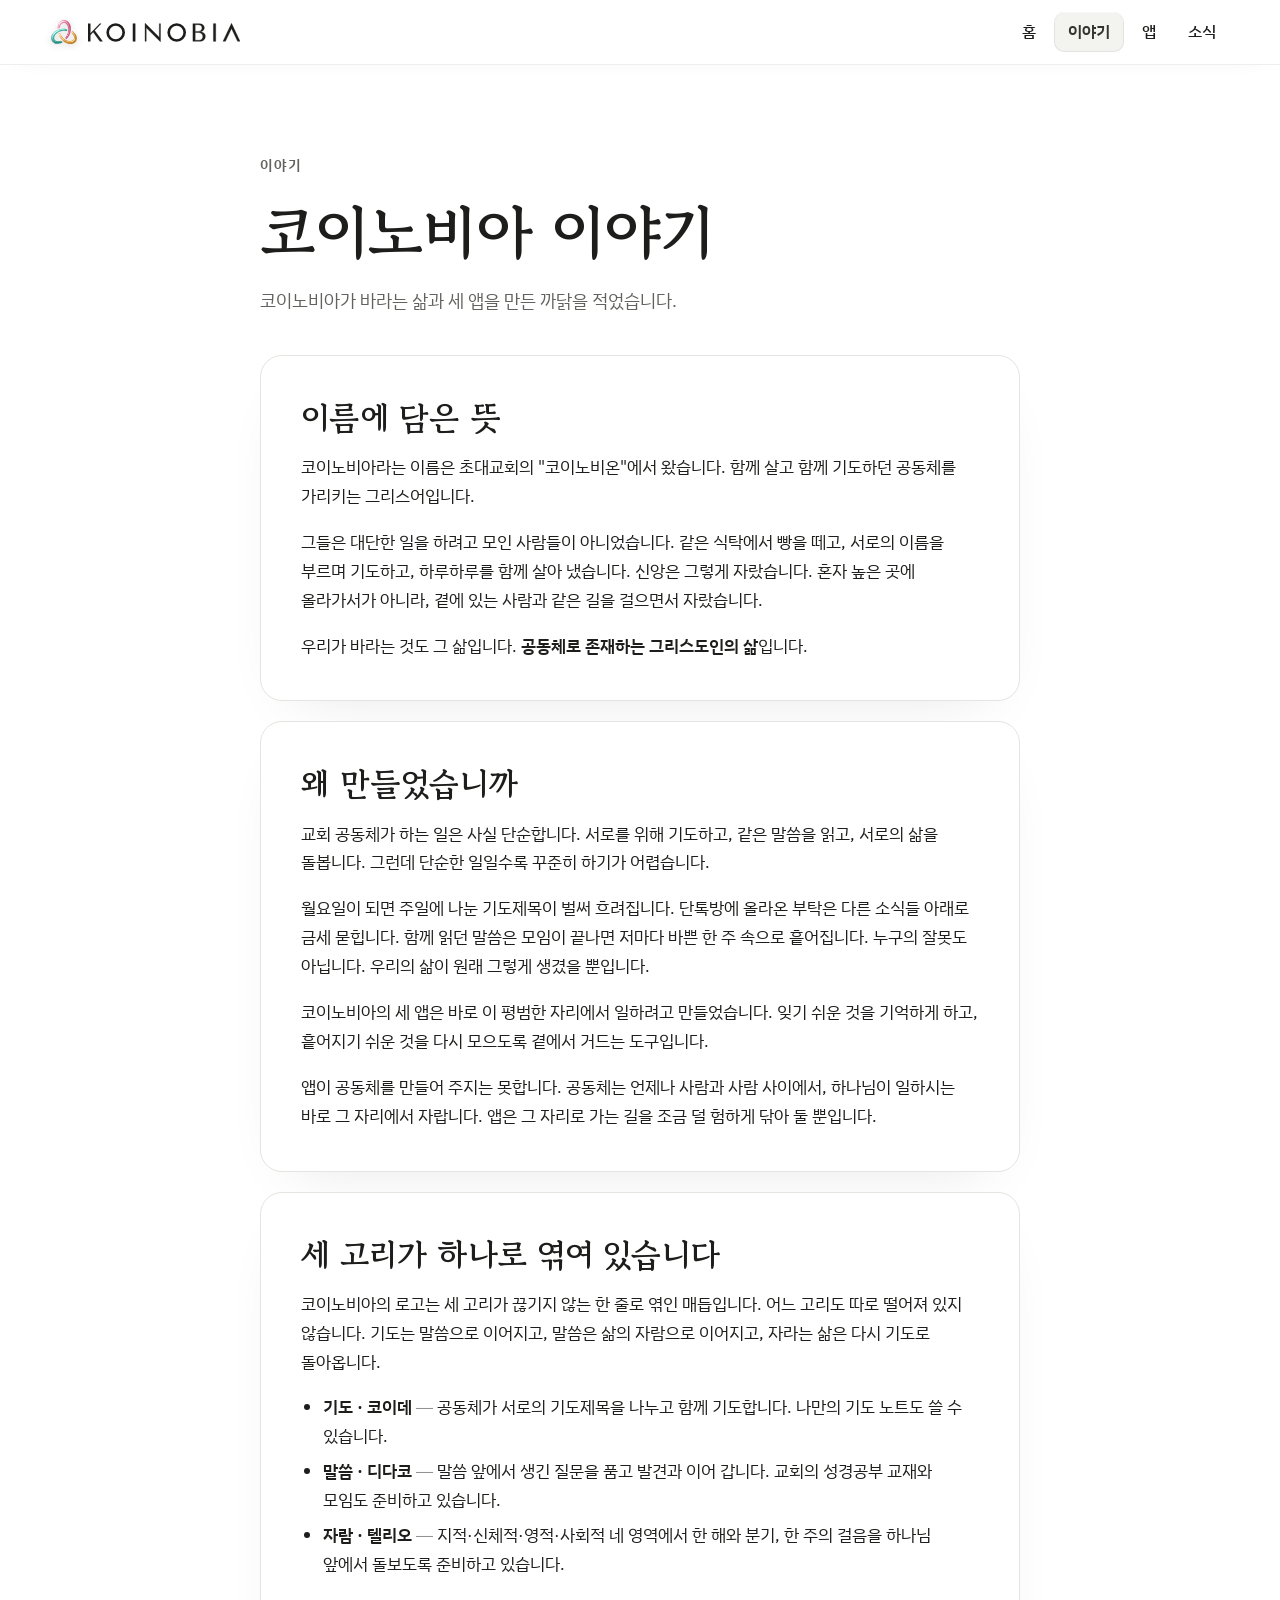
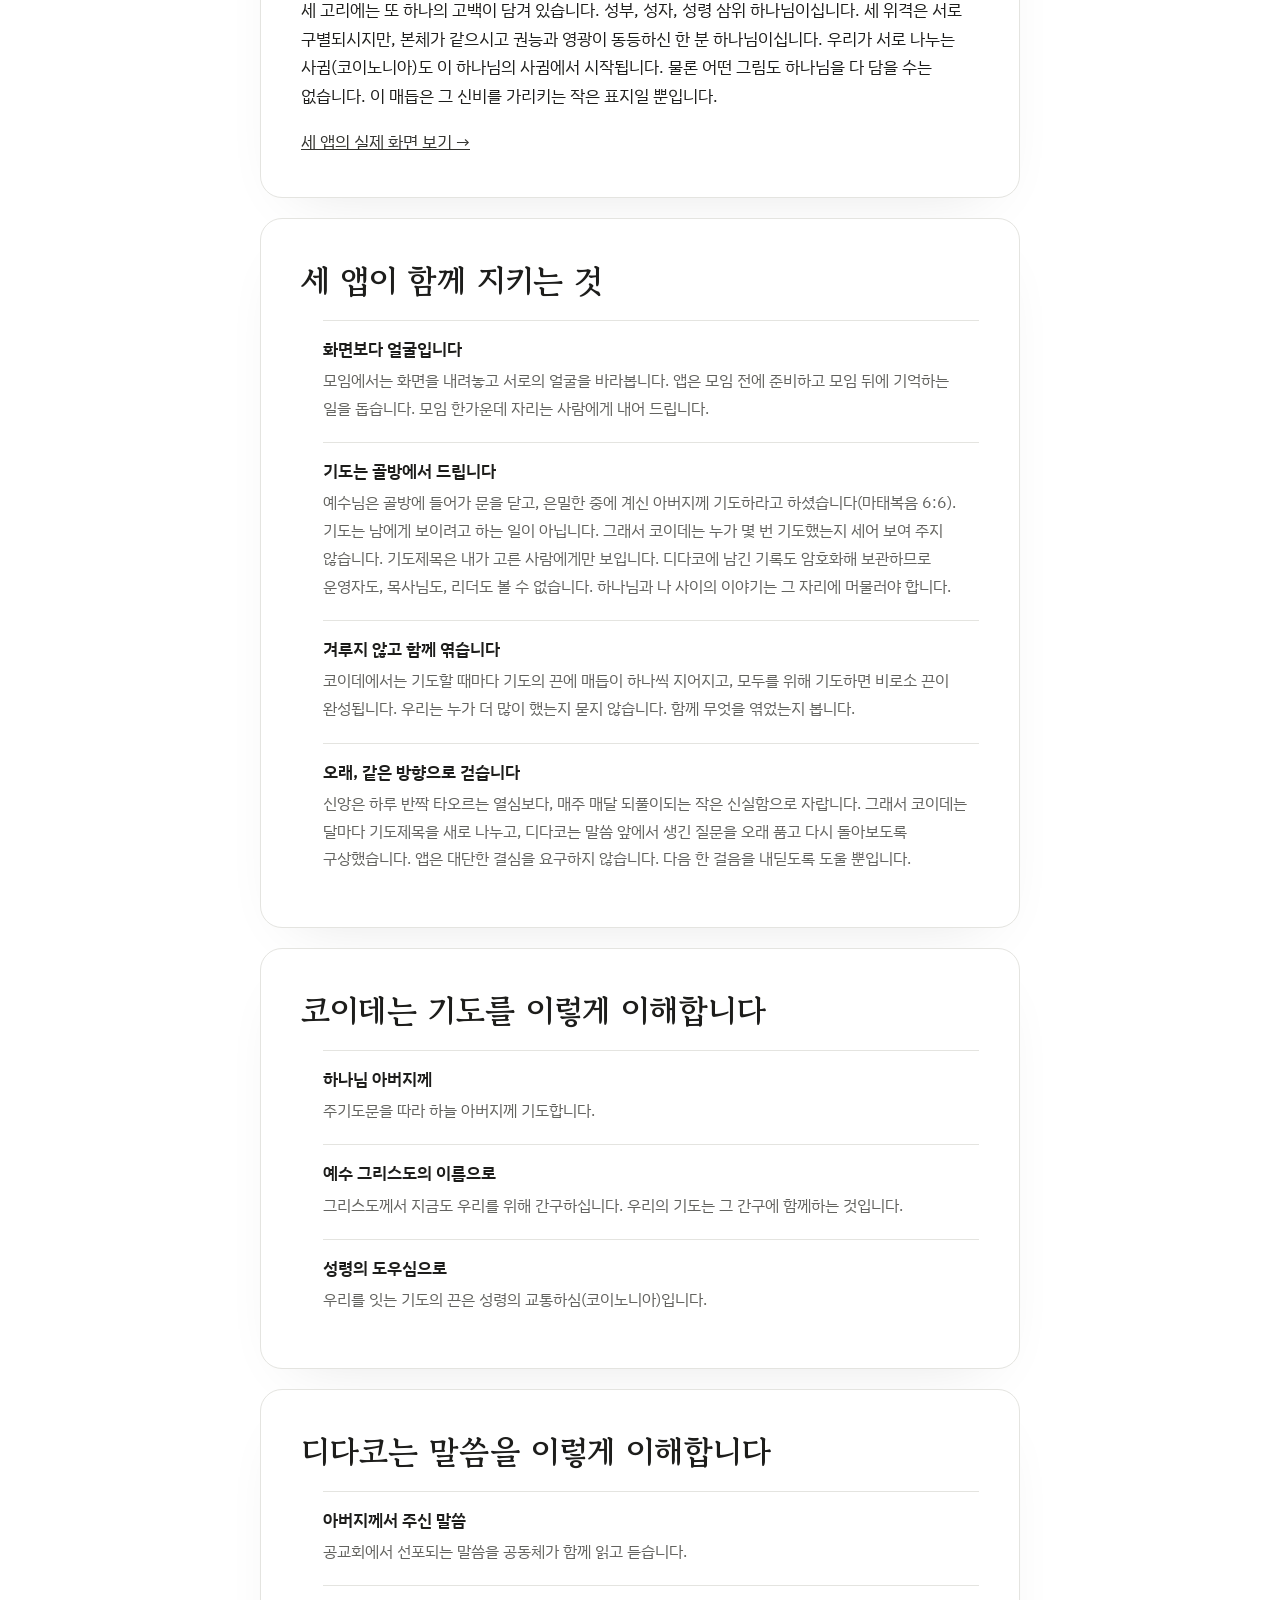
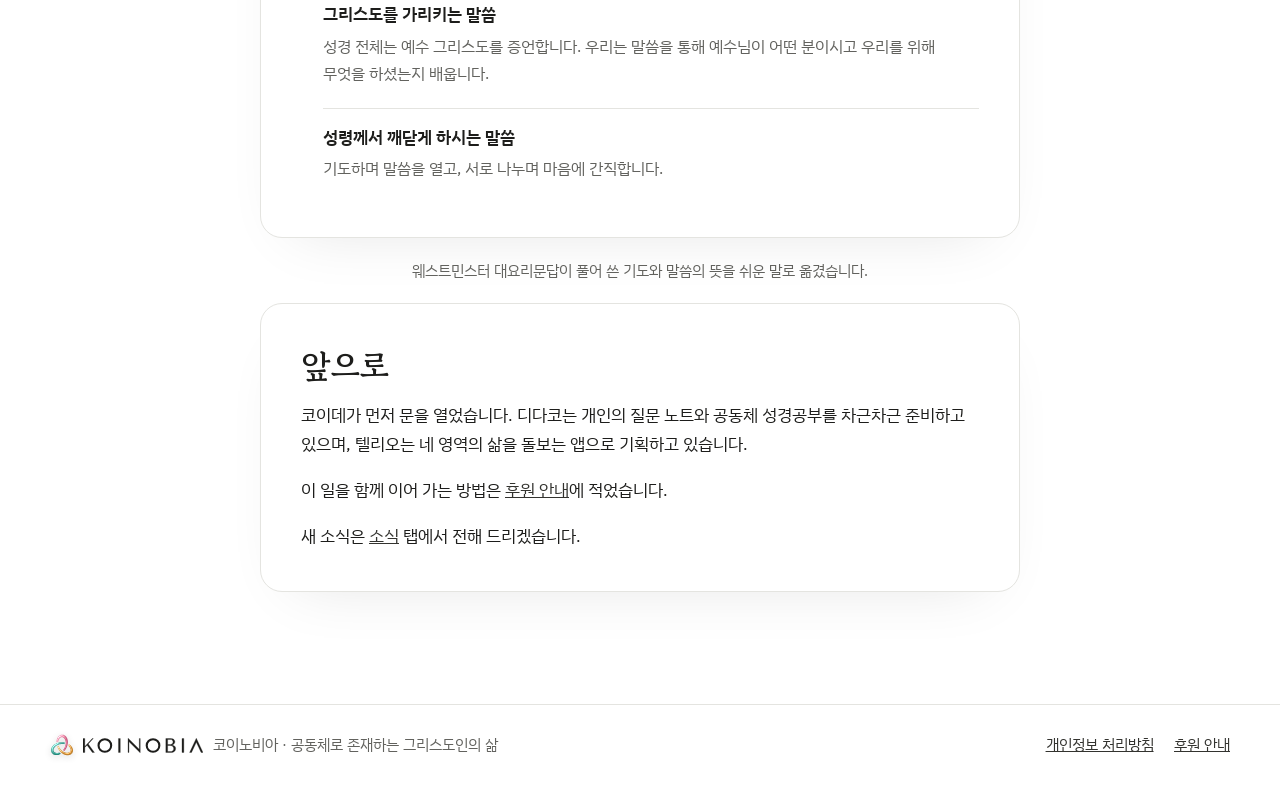
==== commit d6e9203d: "작은 로고 유리 질감, 텔리오 세 잎 꽃 아이콘, 앱 탭에 실제 앱 아이콘, 디다코 열기, 상단 앱 열기 버튼 정리 Co-Authored-By: Claude Opus 5.5 <no" ====
--- a/about/index.html
+++ b/about/index.html
@@ -24,7 +24,6 @@
   <div class="nav-in box">
     <a class="brand" href="/" id="brand" aria-label="코이노비아 홈"></a>
     <nav class="toplinks" id="toplinks" aria-label="메뉴"></nav>
-    <a class="btn btn-sm" id="navOpen" href="#" hidden></a>
   </div>
 </header>
 
@@ -115,7 +114,7 @@
     <span class="foot-links" id="foot"></span>
   </div>
 </footer>
-<script src="/site.js?v=20261116"></script>
-<script src="/tabs.js?v=20261122"></script>
+<script src="/site.js?v=20261123"></script>
+<script src="/tabs.js?v=20261123"></script>
 </body>
 </html>
--- a/page.css
+++ b/page.css
@@ -99,7 +99,8 @@
 #telio { --accent: var(--c2); --accent-mid: var(--c2-mid); --accent-soft: var(--c2-soft); }
 .app-top { display: flex; flex-wrap: wrap; align-items: center; gap: 16px; }
 .app-ic { flex: none; width: 56px; height: 56px; border-radius: 16px; display: grid; place-items: center; background: var(--accent-soft); color: var(--accent); }
-.app-ic svg { width: 30px; height: 30px; fill: none; stroke: currentColor; stroke-width: 1.8; stroke-linecap: round; stroke-linejoin: round; }
+.app-ic:has(img) { background: none; }
+.app-ic img { width: 56px; height: 56px; display: block; border-radius: 14px; box-shadow: 0 6px 16px -8px var(--shadow); }
 .app-name { font-family: var(--f-display); font-weight: 700; font-size: clamp(1.8rem, 3.4vw, 2.4rem); line-height: 1.15; }
 .app-name .pill { vertical-align: middle; margin-left: .5em; font-family: var(--f-body); }
 .greek { color: var(--ink-2); font-size: .88rem; margin-top: .2em; word-break: keep-all; }
--- a/tabs.css
+++ b/tabs.css
@@ -5,6 +5,16 @@
 :root { --glass-bg: color-mix(in srgb, var(--page) 62%, transparent); --glass-edge: rgba(255, 255, 255, .75); --glass-line: rgba(20, 20, 18, .07); }
 @media (prefers-color-scheme: dark) { :root:not([data-theme="light"]) { --glass-edge: rgba(255, 255, 255, .12); --glass-line: rgba(255, 255, 255, .07); } }
 :root[data-theme="dark"] { --glass-edge: rgba(255, 255, 255, .12); --glass-line: rgba(255, 255, 255, .07); }
+
+/* 작은 로고 유리(머리글·바닥글): 첫 화면 매듭과 같은 세 빛깔. 고리 1 기도(청록) · 2 말씀(호박빛) · 3 자람(장밋빛).
+   작은 크기에서도 보이게 첫 화면보다 한 톤 짙어요. 그라디언트와 반사광은 tabs.js의 kbDefs */
+:root { --lg0-hi: #8FD9CC; --lg0-lo: #23887A; --lg1-hi: #F4D29E; --lg1-lo: #C2832F; --lg2-hi: #F5B4C4; --lg2-lo: #C4577A; }
+@media (prefers-color-scheme: dark) { :root:not([data-theme="light"]) { --lg0-hi: #BDF2E8; --lg0-lo: #4DB3A4; --lg1-hi: #FFE4BA; --lg1-lo: #D9A55E; --lg2-hi: #FFCFDA; --lg2-lo: #E07F9C; } }
+:root[data-theme="dark"] { --lg0-hi: #BDF2E8; --lg0-lo: #4DB3A4; --lg1-hi: #FFE4BA; --lg1-lo: #D9A55E; --lg2-hi: #FFCFDA; --lg2-lo: #E07F9C; }
+.brand > svg:not(.wm), .foot-mark > svg:not(.wm) { overflow: visible; filter: url(#kbGlass) drop-shadow(0 2px 3px rgba(20, 20, 18, .16)); }
+.brand > svg:not(.wm) path:nth-of-type(1), .foot-mark > svg:not(.wm) path:nth-of-type(1) { fill: url(#kb0); }
+.brand > svg:not(.wm) path:nth-of-type(2), .foot-mark > svg:not(.wm) path:nth-of-type(2) { fill: url(#kb1); }
+.brand > svg:not(.wm) path:nth-of-type(3), .foot-mark > svg:not(.wm) path:nth-of-type(3) { fill: url(#kb2); }
 
 /* PC: 위쪽 띠의 메뉴 글자 */
 .toplinks { display: none; gap: 4px; }
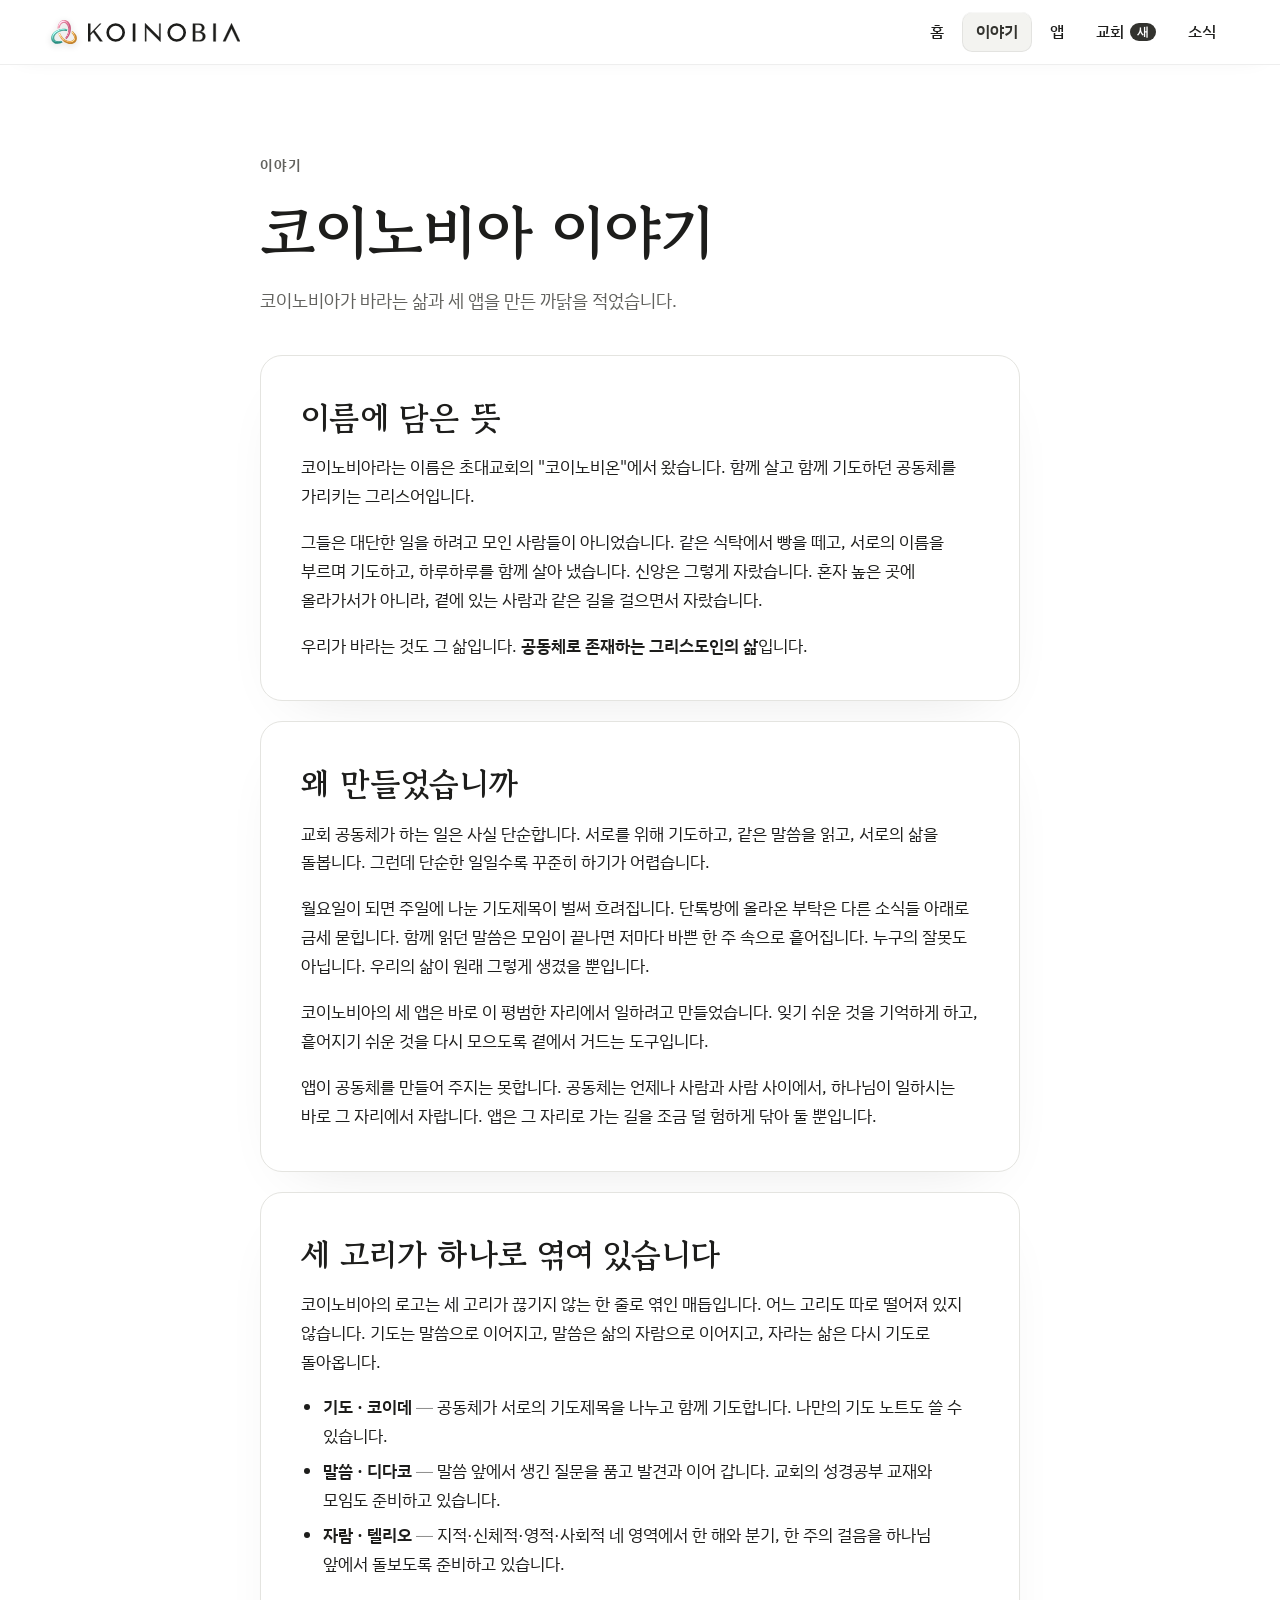
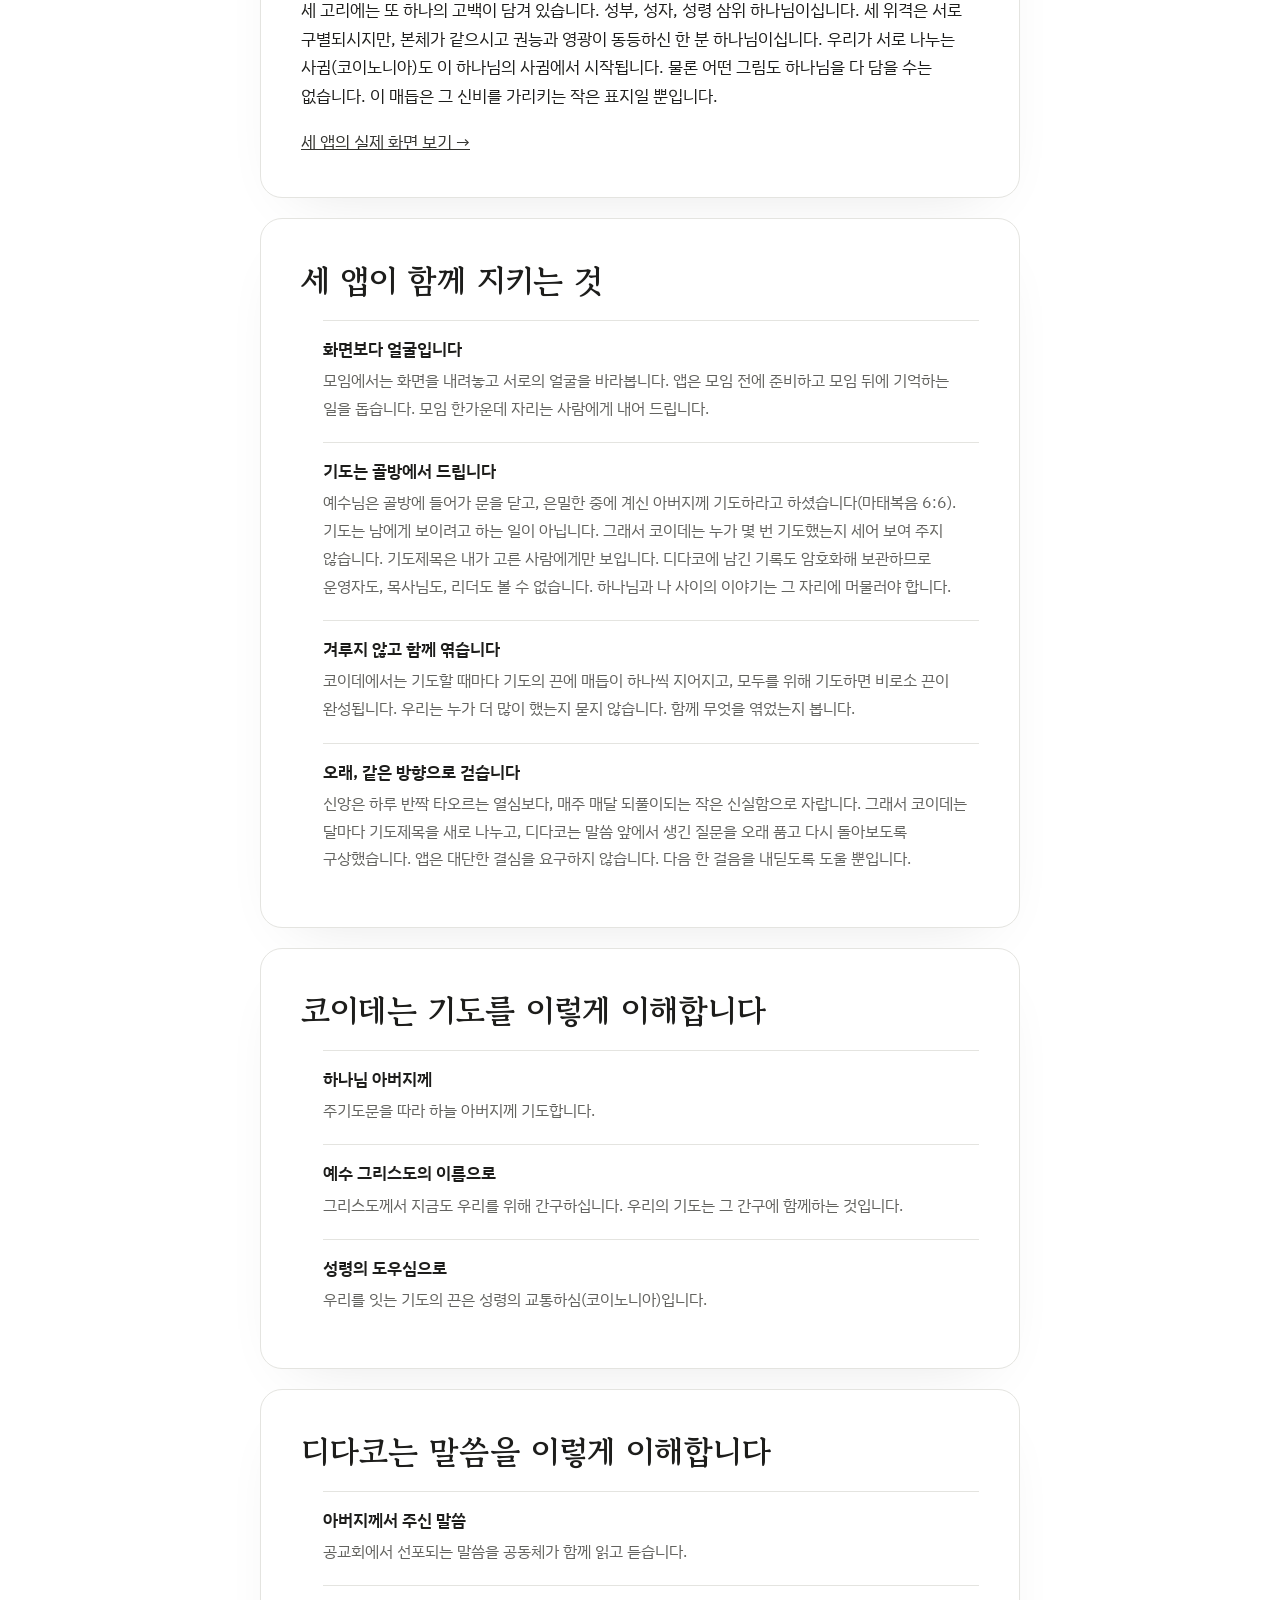
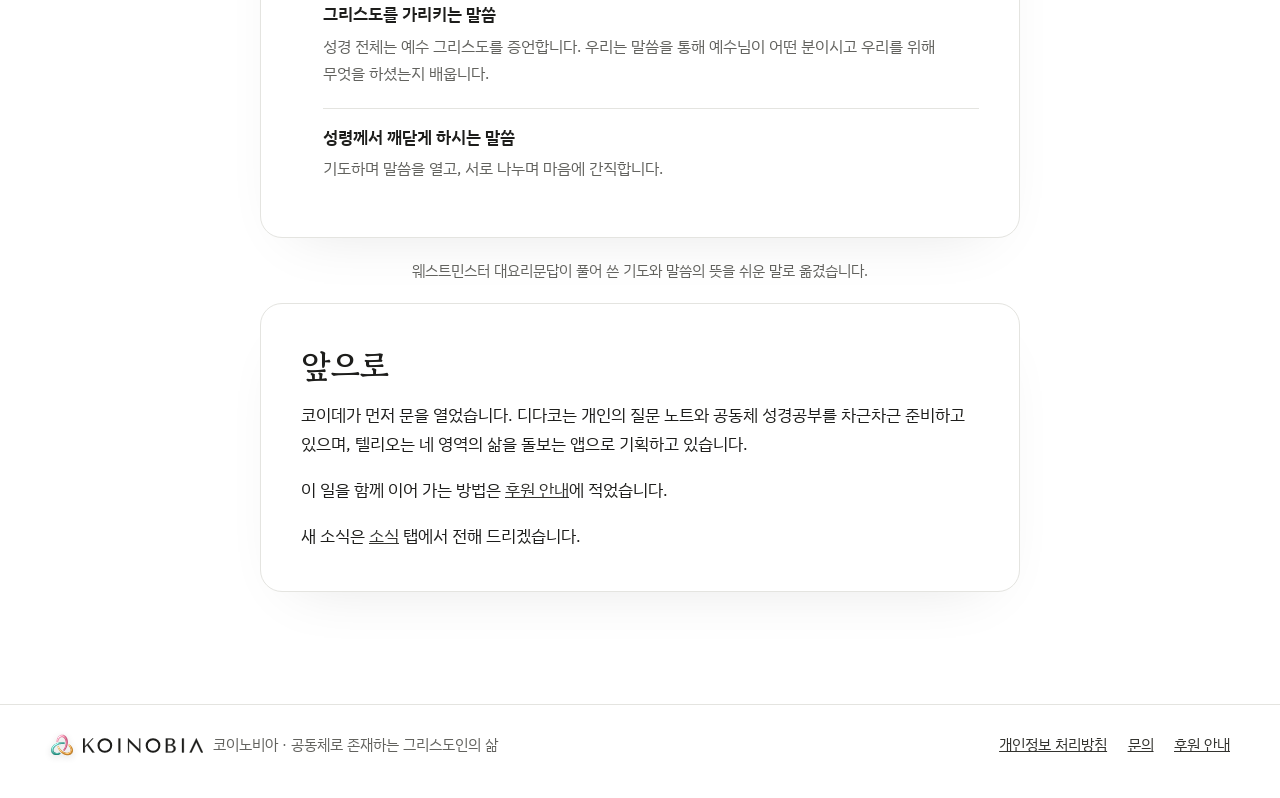
==== commit d2ec020f: "홈에 세 층·표지 줄·소식, 새 교회 탭(/church/) 더하기 Co-Authored-By: Claude Sonnet 5.5 <noreply@anthropic.com> Claud" ====
--- a/about/index.html
+++ b/about/index.html
@@ -16,8 +16,8 @@
 <link rel="preconnect" href="https://fonts.googleapis.com">
 <link rel="preconnect" href="https://fonts.gstatic.com" crossorigin>
 <link rel="stylesheet" href="https://fonts.googleapis.com/css2?family=Gowun+Batang:wght@700&family=IBM+Plex+Sans+KR:wght@400;500;600&display=swap">
-<link rel="stylesheet" href="/page.css?v=20261123">
-<link rel="stylesheet" href="/tabs.css?v=20261123">
+<link rel="stylesheet" href="/page.css?v=20261123b">
+<link rel="stylesheet" href="/tabs.css?v=20261123b">
 </head>
 <body data-tab="about">
 <header class="nav gut">
@@ -114,7 +114,7 @@
     <span class="foot-links" id="foot"></span>
   </div>
 </footer>
-<script src="/site.js?v=20261123"></script>
-<script src="/tabs.js?v=20261123"></script>
+<script src="/site.js?v=20261123b"></script>
+<script src="/tabs.js?v=20261123b"></script>
 </body>
 </html>
--- a/page.css
+++ b/page.css
@@ -228,3 +228,46 @@
 @media (prefers-reduced-motion: reduce) {
   *, *::before, *::after { animation-duration: .01ms !important; animation-iteration-count: 1 !important; transition-duration: .01ms !important; scroll-behavior: auto !important; }
 }
+
+/* 교회 페이지(/church/): 소개 두 칸, 약속, 시작 순서, 자주 묻는 질문 */
+.row { display: flex; flex-wrap: wrap; gap: 12px; align-items: center; margin-top: 1.6em; }
+.small-note { margin-top: 1em; font-size: .88rem; color: var(--ink-2); word-break: keep-all; }
+.layerbar { display: inline-flex; flex-wrap: wrap; align-items: center; gap: 8px; margin-top: 1.6em; font-size: .85rem; color: var(--ink-2); }
+.layerbar span { border: 1px solid var(--line-strong); border-radius: 999px; padding: 2px 14px; }
+.layerbar span.here { background: var(--accent); border-color: var(--accent); color: var(--on-accent); font-weight: 700; }
+.layerbar i { font-style: normal; }
+.church-sec { margin-top: clamp(36px, 6vw, 64px); }
+.church-sec > .eyebrow + .h2 { margin-top: .3em; }
+.two { display: grid; gap: 20px; margin-top: 1.4em; }
+.keep { display: grid; gap: 20px; margin-top: 1.4em; }
+@media (min-width: 760px) { .two, .keep { grid-template-columns: repeat(2, minmax(0, 1fr)); } }
+.two .card, .keep .card { margin-top: 0; padding: clamp(20px, 3.4vw, 32px); }
+.who h3, .keep h3 { font-family: var(--f-display); font-weight: 700; font-size: 1.2rem; line-height: 1.4; word-break: keep-all; }
+.who h3 { display: flex; align-items: center; gap: 12px; }
+.who h3 img { width: 40px; height: 40px; border-radius: 10px; box-shadow: 0 6px 16px -8px var(--shadow); }
+.who p, .keep p { margin-top: .6em; color: var(--ink-2); word-break: keep-all; }
+.who ul { margin: .9em 0 0; padding-left: 1.2em; word-break: keep-all; }
+.who li + li { margin-top: .35em; }
+#koide-church { --accent: var(--c0); --accent-soft: var(--c0-soft); }
+#didako-church { --accent: var(--c1); --accent-soft: var(--c1-soft); }
+.phones { display: flex; justify-content: center; gap: 14px; margin-top: 2em; }
+.phones img { width: clamp(88px, 24vw, 130px); height: auto; border-radius: 16px; border: 4px solid var(--ink); box-shadow: 0 14px 30px -18px var(--shadow); }
+.steps5 { list-style: none; margin: 1.4em 0 0; padding: 0; display: grid; gap: 12px; counter-reset: s; }
+@media (min-width: 900px) { .steps5 { grid-template-columns: repeat(5, minmax(0, 1fr)); } }
+.steps5 li { counter-increment: s; background: var(--surface); border: 1px solid var(--line); border-radius: 18px; padding: 18px; font-size: .92rem; color: var(--ink-2); word-break: keep-all; }
+.steps5 li b { display: block; color: var(--ink); font-family: var(--f-display); font-size: 1.08rem; margin-bottom: 4px; }
+.steps5 li::before { content: counter(s); display: grid; place-items: center; width: 28px; height: 28px; border-radius: 50%; background: var(--accent); color: var(--on-accent); font-weight: 700; font-size: .84rem; margin-bottom: 10px; }
+.faq { max-width: 780px; margin-top: 1.4em; }
+.faq details { background: var(--surface); border: 1px solid var(--line); border-radius: 14px; }
+.faq details + details { margin-top: 10px; }
+.faq summary { list-style: none; cursor: pointer; display: flex; justify-content: space-between; align-items: center; gap: 16px; min-height: 52px; padding: 12px 20px; font-weight: 600; word-break: keep-all; }
+.faq summary::-webkit-details-marker { display: none; }
+.faq summary::after { content: "+"; flex: none; font-size: 1.3rem; font-weight: 400; color: var(--ink-2); }
+.faq details[open] summary::after { content: "−"; }
+.faq details p { padding: 0 20px 18px; color: var(--ink-2); word-break: keep-all; }
+.cta { margin-top: clamp(36px, 6vw, 64px); text-align: center; border-top: 2px solid var(--ink); padding-top: 28px; }
+.cta .h2 { margin-bottom: .3em; }
+.cta p { color: var(--ink-2); word-break: keep-all; }
+.cta .row { justify-content: center; }
+.btn[aria-disabled="true"] { background: var(--surface-2); border-color: var(--line); color: var(--ink-2); cursor: default; pointer-events: none; }
+.btn[aria-disabled="true"]:hover { filter: none; transform: none; }
--- a/tabs.css
+++ b/tabs.css
@@ -23,11 +23,14 @@
 .toplink[aria-current="page"] { color: var(--accent); background: color-mix(in srgb, var(--accent-soft) 70%, transparent); font-weight: 600; box-shadow: inset 0 1px 0 var(--glass-edge), inset 0 0 0 1px var(--glass-line); }
 
 /* 휴대폰: 화면 아래 탭 막대 */
-.tabbar { position: fixed; left: 0; right: 0; bottom: 0; z-index: 30; display: grid; grid-template-columns: repeat(4, 1fr); background: var(--glass-bg); -webkit-backdrop-filter: blur(20px) saturate(1.7); backdrop-filter: blur(20px) saturate(1.7); border-top: 1px solid var(--glass-line); box-shadow: inset 0 1px 0 var(--glass-edge), 0 -8px 24px -20px var(--shadow); padding: 0 env(safe-area-inset-right, 0px) max(6px, env(safe-area-inset-bottom, 0px)) env(safe-area-inset-left, 0px); }
+.tabbar { position: fixed; left: 0; right: 0; bottom: 0; z-index: 30; display: grid; grid-template-columns: repeat(5, 1fr); background: var(--glass-bg); -webkit-backdrop-filter: blur(20px) saturate(1.7); backdrop-filter: blur(20px) saturate(1.7); border-top: 1px solid var(--glass-line); box-shadow: inset 0 1px 0 var(--glass-edge), 0 -8px 24px -20px var(--shadow); padding: 0 env(safe-area-inset-right, 0px) max(6px, env(safe-area-inset-bottom, 0px)) env(safe-area-inset-left, 0px); }
 .tabbar a { position: relative; display: flex; flex-direction: column; align-items: center; justify-content: center; gap: 3px; min-height: 60px; color: var(--ink-2); text-decoration: none; font-size: .74rem; font-weight: 500; -webkit-tap-highlight-color: transparent; }
 .tabbar svg { width: 26px; height: 26px; fill: none; stroke: currentColor; stroke-width: 1.5; stroke-linecap: round; stroke-linejoin: round; }
 .tabbar a[aria-current="page"] { color: var(--accent); font-weight: 600; }
 .tabbar a[aria-current="page"] svg { stroke-width: 1.9; }
+/* 새 탭에 다는 작은 '새' 배지 */
+.new-dot { margin-left: 6px; font-size: .68rem; font-weight: 700; background: var(--accent); color: var(--on-accent); border-radius: 999px; padding: 0 7px; line-height: 1.6; }
+.tabbar .new-dot { position: absolute; top: 5px; right: calc(50% - 26px); margin: 0; font-size: .6rem; padding: 0 5px; }
 /* 탭 막대가 글을 가리지 않게 아래 여백을 둬요 */
 body { padding-bottom: calc(66px + env(safe-area-inset-bottom, 0px)); }
 
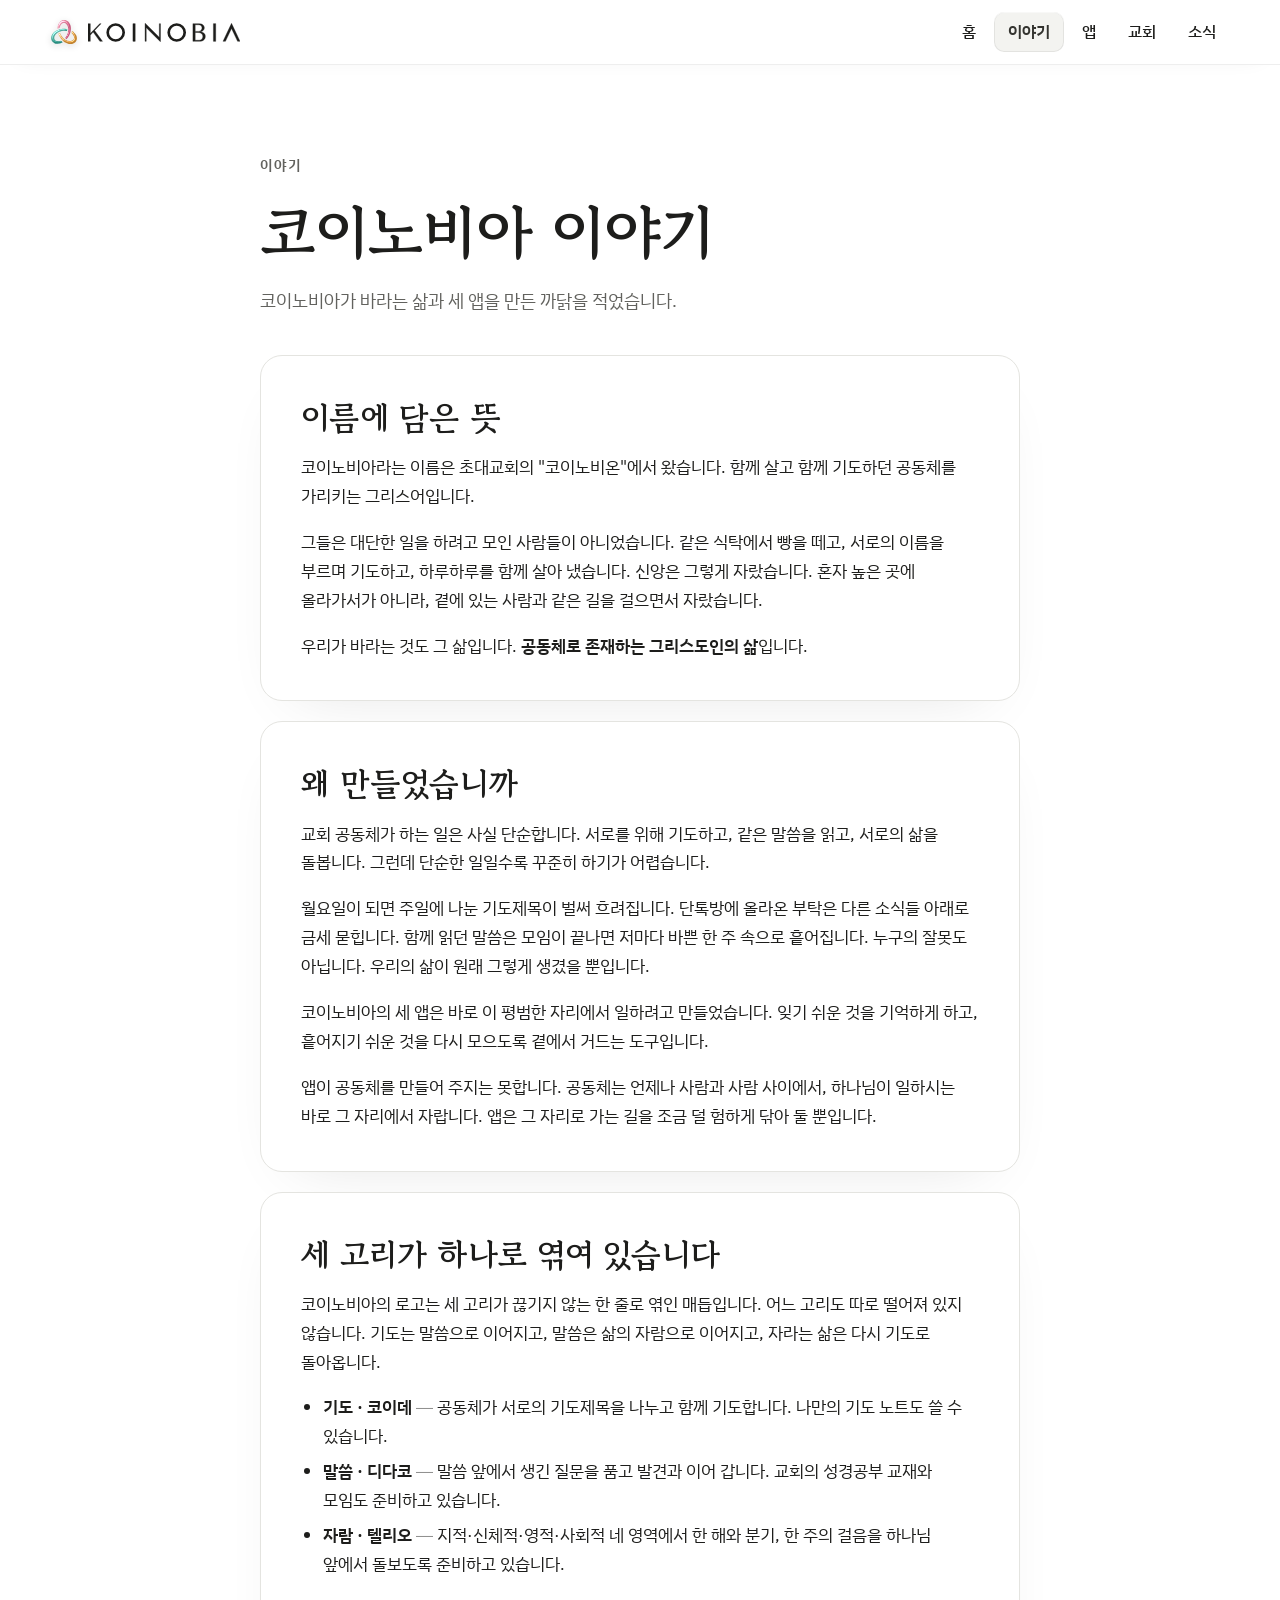
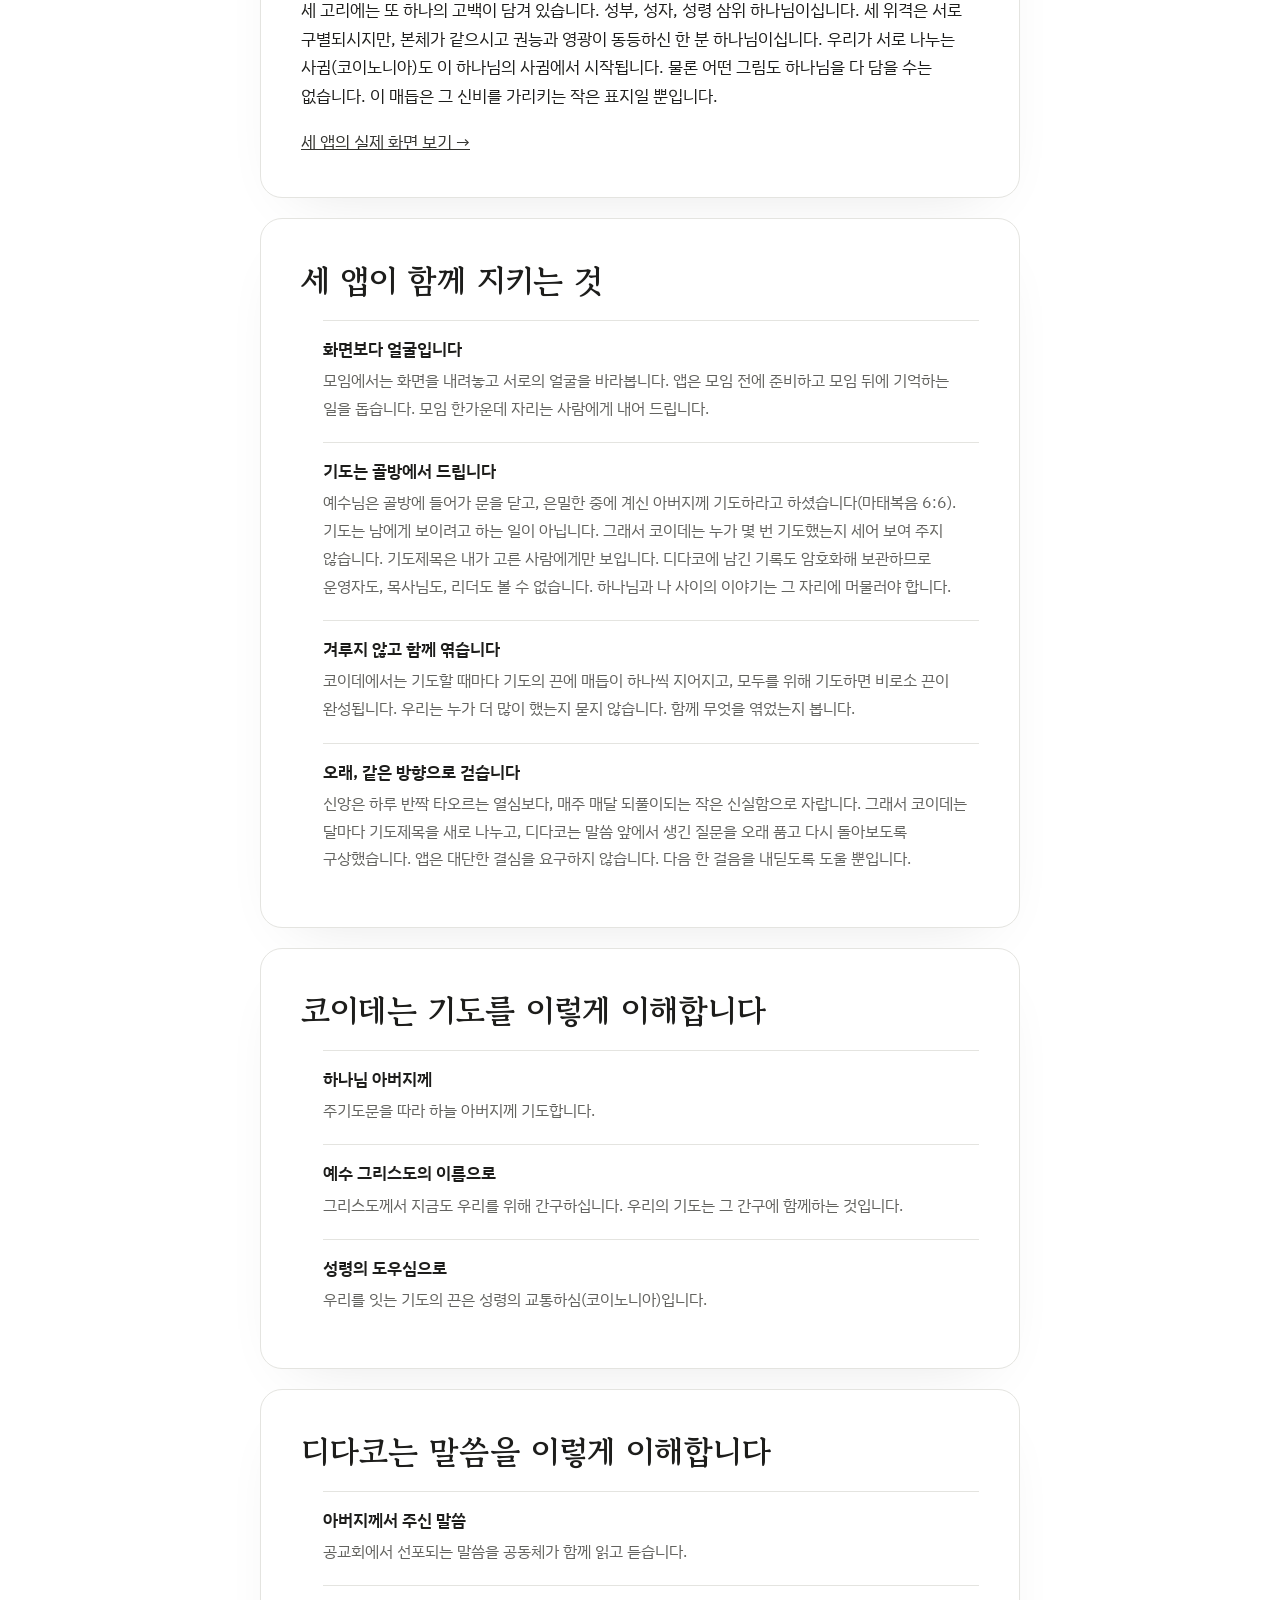
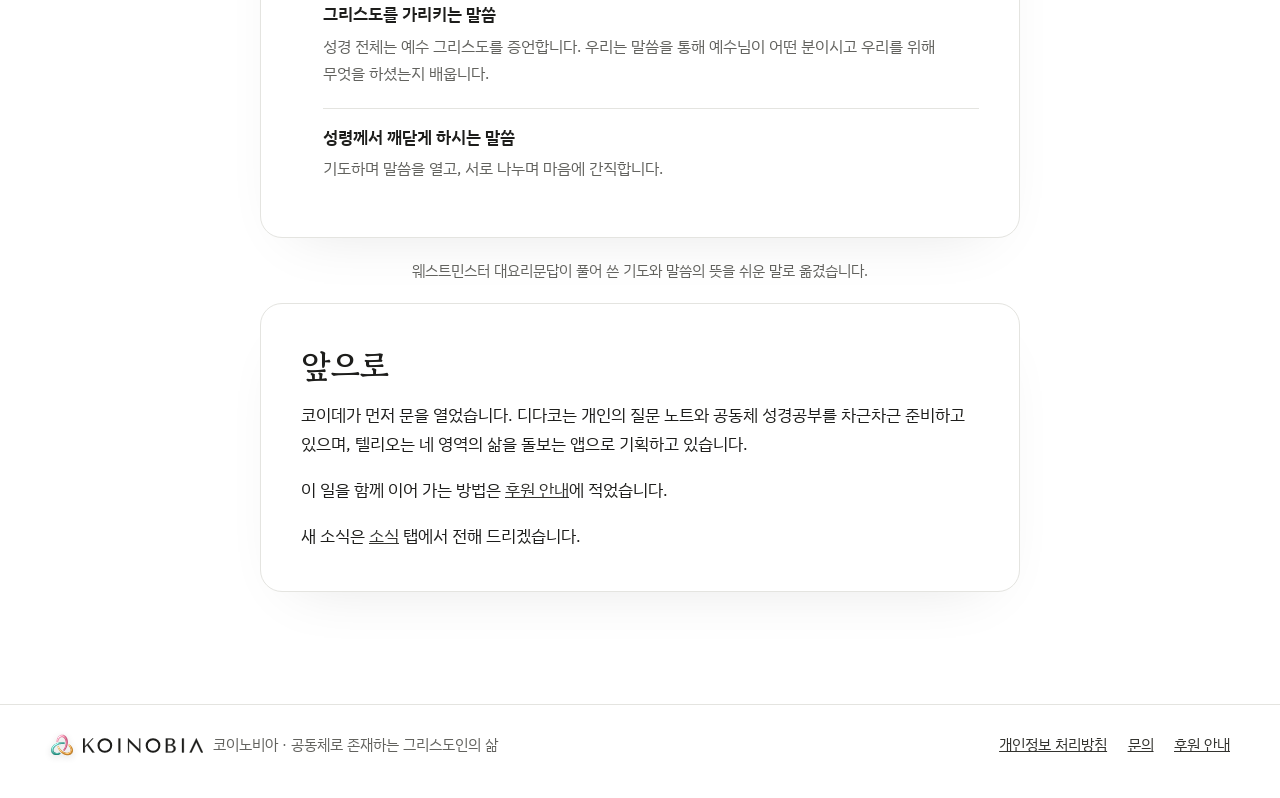
==== commit d1b529e6: "교회 페이지 세 층 줄 문구와 교회 탭 새 배지 정리 - 세 층 줄에서 '언제나 무료'와 '· 이 쪽' 삭제 - 탭의 교회 새 배지 삭제, README 안내 맞춤 - tabs.js" ====
--- a/about/index.html
+++ b/about/index.html
@@ -115,6 +115,6 @@
   </div>
 </footer>
 <script src="/site.js?v=20261123b"></script>
-<script src="/tabs.js?v=20261123b"></script>
+<script src="/tabs.js?v=20261124b"></script>
 </body>
 </html>
